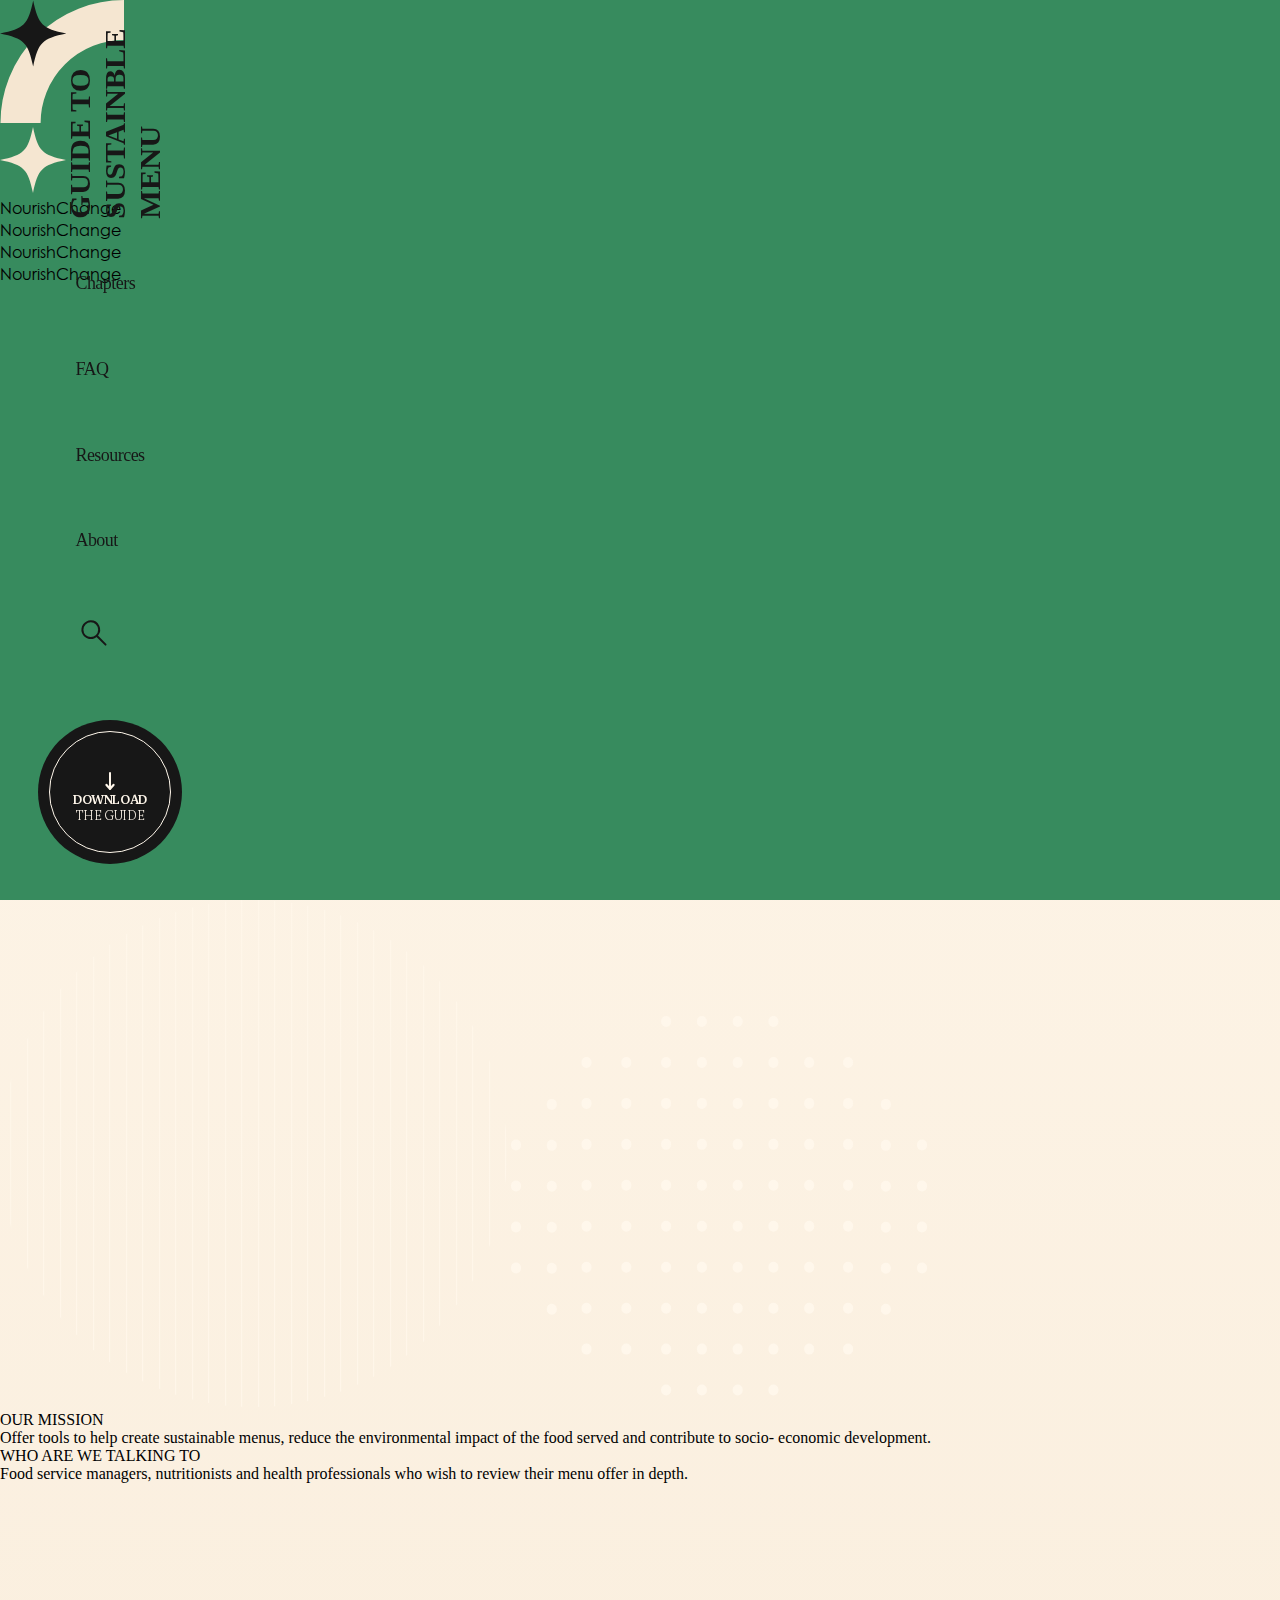
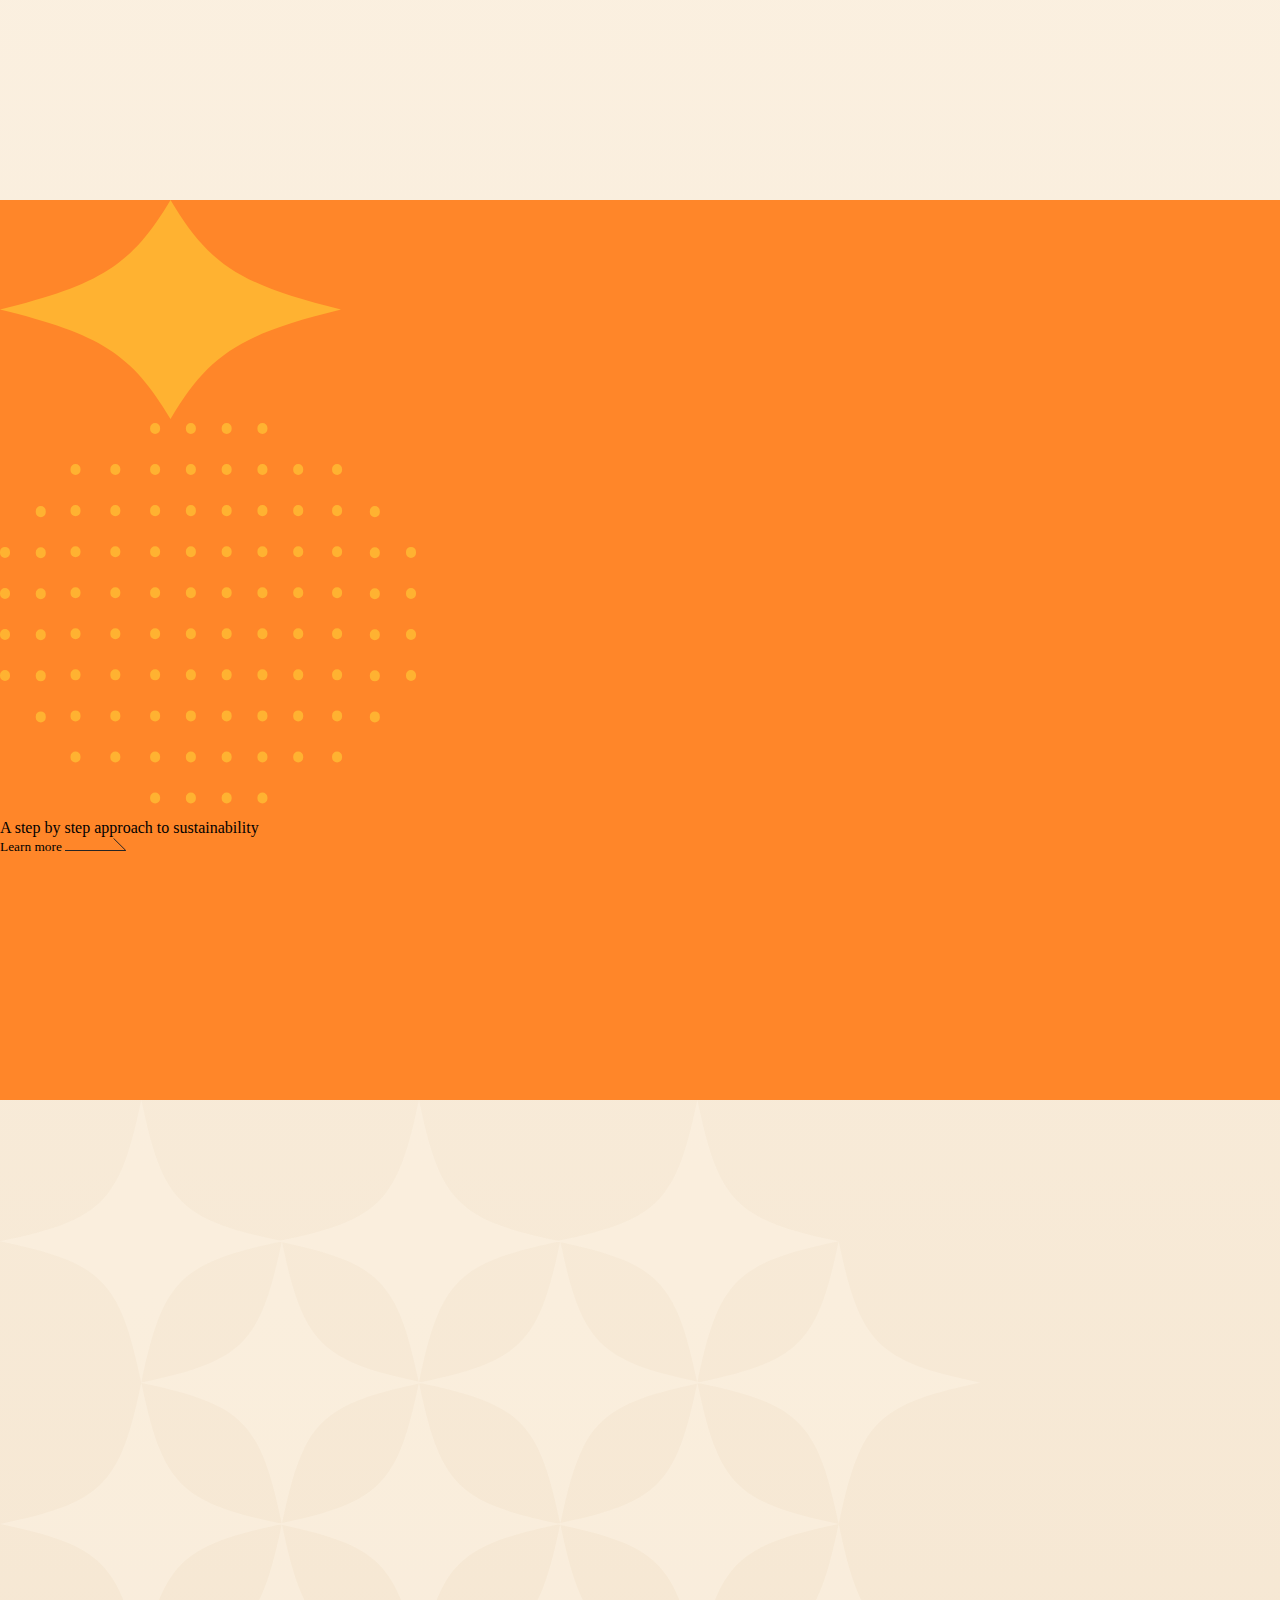
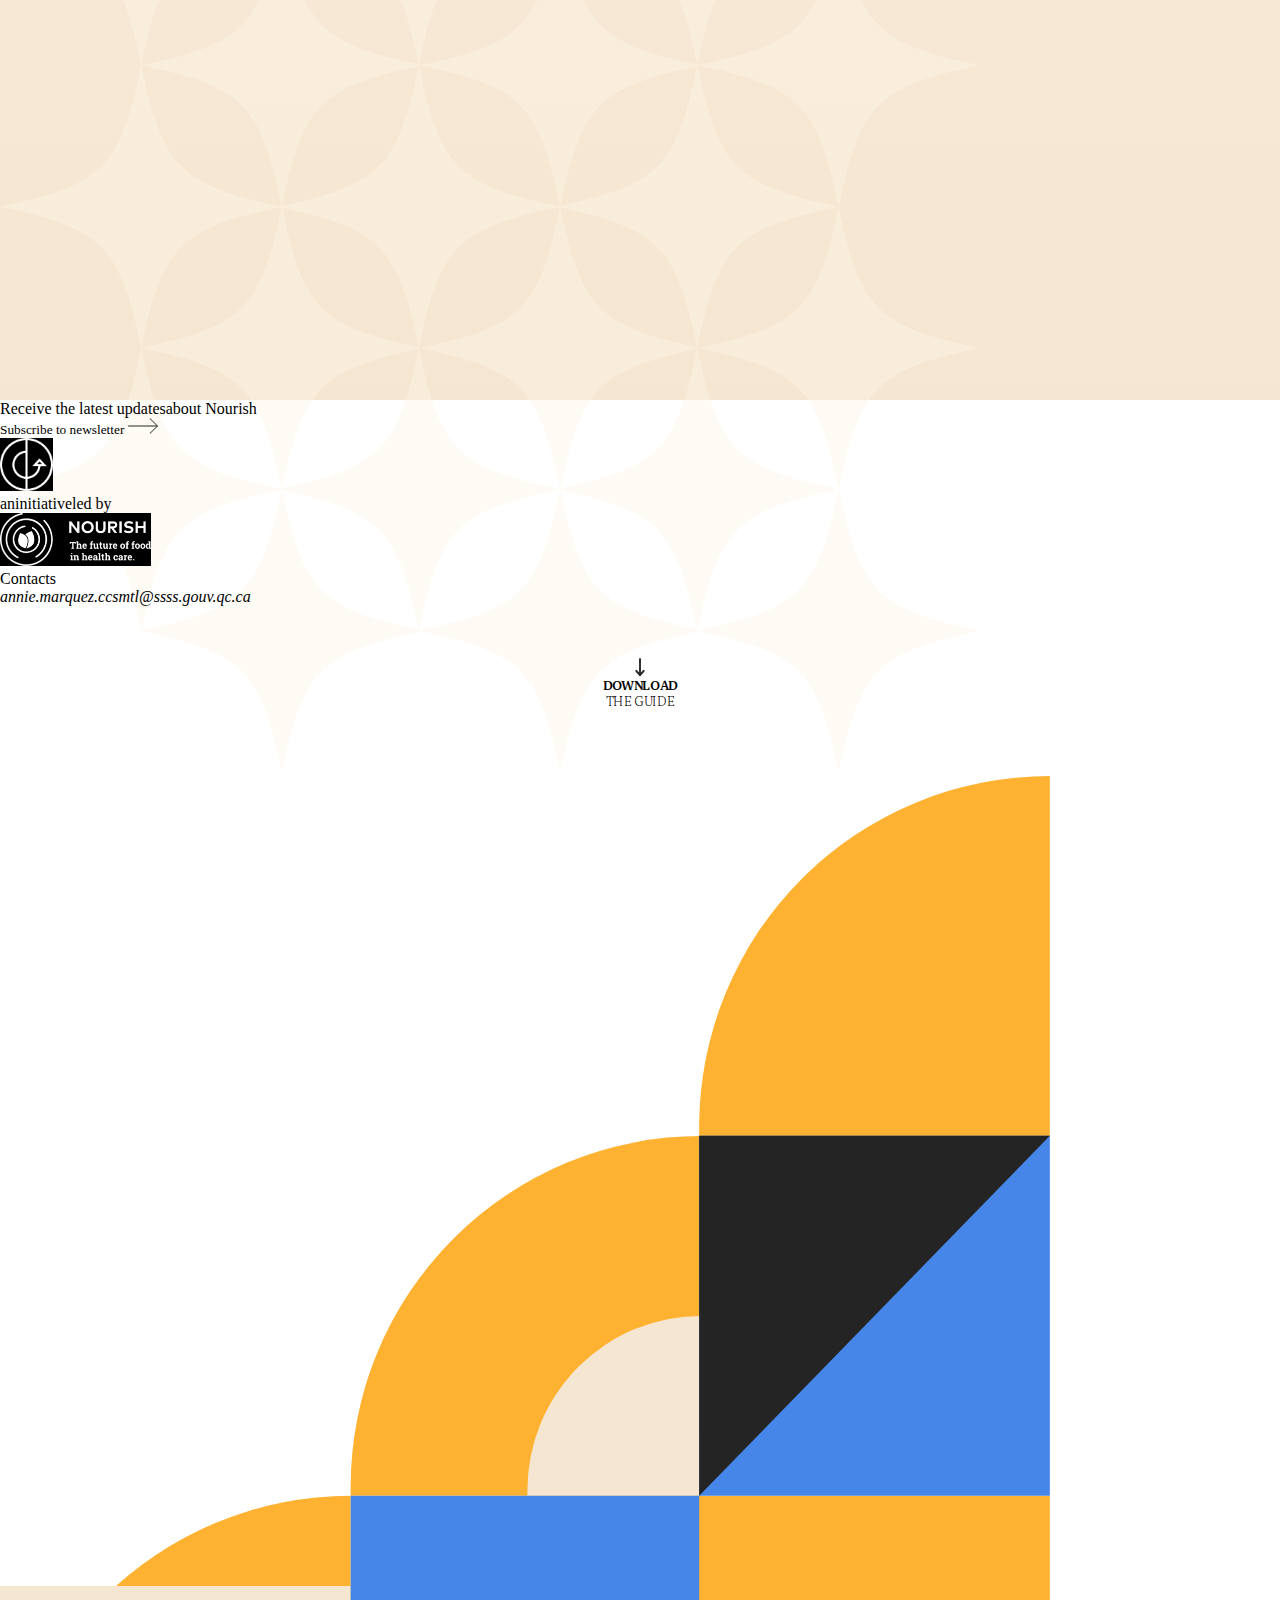
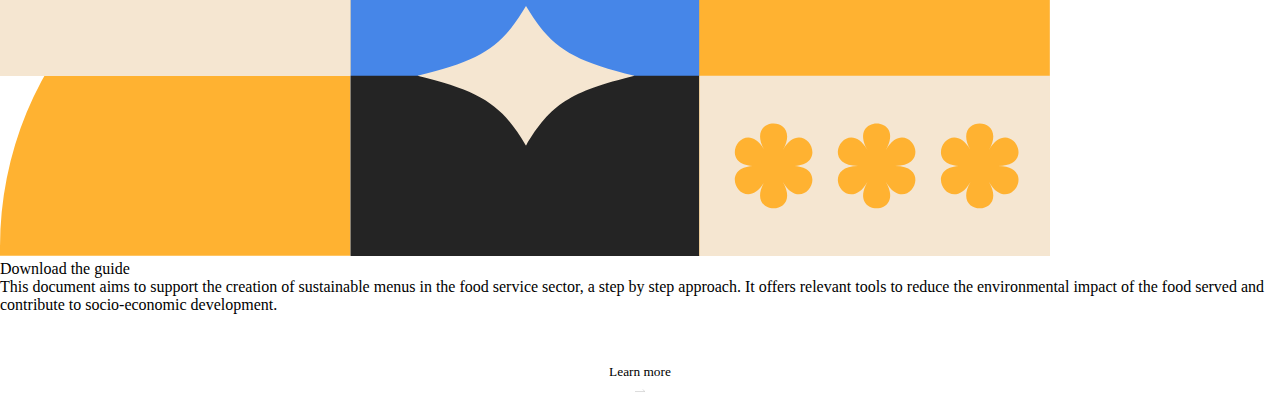
==== index.html @ 3233bbc3 "230302.PM01:53" ====
<!DOCTYPE html>
<html lang="ko">
<head>
    <meta charset="UTF-8">
    <meta name="viewport" content="width=device-width, initial-scale=1, minimum-scale=1, maximum-scale=1">
    <title>GUIDE-SITE</title>
    <script src="https://code.jquery.com/jquery-3.6.1.js" integrity="sha256-3zlB5s2uwoUzrXK3BT7AX3FyvojsraNFxCc2vC/7pNI=" crossorigin="anonymous"></script>
    <link href="https://api.fontshare.com/v2/css?f[]=bespoke-serif@400,1,700,800,401,300,500,501,2,701,801,301&display=swap" rel="stylesheet"> 
    <link rel="stylesheet" href="./css/reset.css"> 
    <link rel="stylesheet" href="./css/centuty-gothic.css">
    <link rel="stylesheet" href="./css/bespoke-serif.css">
    <link rel="stylesheet" href="./css/fonts.css">
    <link rel="stylesheet" href="./css/index.css">
</head>
<body>
    <nav>
        <h1 class="logo"><span>GUIDE TO</span><span>SUSTAINBLE</span><span>MENU</span></h1>
        <ul>
            <li><a href="#">Chapters</a></li>
            <li><a href="#">FAQ</a></li>
            <li><a href="#">Resources</a></li>
            <li><a href="#">About</a></li>
            <li><button><img src="./img/searchtool.svg" alt="검색 아이콘"></button></li>
        </ul>
        <figure class="ndldBtn dldBtn">
            <button>
                <img src="./img/whitedownloadarrow.svg" alt="downloadarrow">
                <span class="dld">DOWNLOAD<span class="fweight">THE GUIDE</span></span>
            </button>
        </figure>
    </nav>
    <div class="wrap">
        <div class="con01">
            <img src="./img/graphicelement.svg" alt="graphic element">
            <div class="bgGrph">
                <div class="orangeCircle"></div>
                <div class="orangeLine"></div>
                <img src="./img/diamond.svg" alt="diamond">
            </div>
            <div class="textmove">
                <p><span>Nourish</span><span>Change</span></p>
                <p><span>Nourish</span><span>Change</span></p>
                <p><span>Nourish</span><span>Change</span></p>
                <p><span>Nourish</span><span>Change</span></p>
            </div>
        </div>
        <div class="con02">
            <div class="bgGrph">
                <img src="./img/linecircle.svg" alt="linecircle">
                <img src="./img/dotcircle.svg" alt="dotcircle">
            </div>
            <div class="pr01 pr">
                <h3>OUR MISSION</h3>
                <p>Offer tools to help create
                    sustainable menus, 
                    reduce the environmental
                    impact of the food served 
                    and contribute to socio-
                    economic development.</p>
            </div>
            <div class="pr02 pr">
                <h3>WHO ARE
                    WE TALKING TO</h3>
                <p>Food service managers,
                    nutritionists and health
                    professionals who wish to
                     review their menu offer in
                    depth.</p>
            </div>
        </div>
        <div class="con03">
           <div class="bgGrph">
               <img src="./img/orangediamond.svg" alt="diamond">
               <div class="blueCircle"></div>
               <img src="./img/orangedotcircle.svg" alt="">
           </div>
           <div class="lrnBtn btn">
               <p>A step by step
                   approach to
                   sustainability</p>
               <button>Learn more <img src="./img/learnarrow.svg" alt="arrow"></button>
           </div>
        </div>
        <div class="con04">
           <div class="bgGrph">
               <img src="./img/diamondgrup.svg" alt="diamond grup">
               <img src="./img/lastvector.svg" alt="graphic element">
           </div>
           <div class="dldBtn btn">
               <h2>Download the guide</h2>
               <p>This document aims to support the creation of sustainable menus in the food service sector, a step by step approach. It offers relevant tools to reduce the environmental impact of the food served and contribute to socio-economic development.</p>
               <button>Learn more <img src="./img/learnarrow.svg" alt="arrow"></button>
           </div>
        </div>   
    </div>
    <footer>
        <div class="udt">
            <p><span>Receive the latest updates</span><span>about Nourish</span></p>
            <button>
                <span>Subscribe to newsletter</span>
                <img src="./img/footerarrow.svg" alt="Subscribe newsletter arrow">
            </button>
        </div>
        <div class="fIcons">
            <a href="#">
                <img src="./img/initiativeicon.png" alt="initiativeicon icon">
                <p><span>an</span><span>initiative</span><span>led by</span></p>
            </a>
            <a href="#"><img src="./img/footerLogo.png" alt="footer logo"></a>
            <div class="contact">
                <h4>Contacts</h4>
                <address>
                    <a href="annie.marquez.ccsmtl@ssss.gouv.qc.ca">annie.marquez.ccsmtl@ssss.gouv.qc.ca</a>
                </address>
            </div>
        </div>
        <div class="fdldBtn dldBtn">
            <button>
                <img src="./img/downloadarrow.svg" alt="downloadarrow">
                <span class="dld">DOWNLOAD<span class="fweight">THE GUIDE</span></span>
            </button>
        </div>
    </footer>
</body>
</html>
---- css/centuty-gothic.css ----
/*! Generated by Font Squirrel (https://www.fontsquirrel.com) on March 1, 2023 */
@font-face {
    font-family: 'century_gothic';
    src: url('../fonts/CenturyGothic-webfont.woff2') format('woff2'),
         url('../fonts/CenturyGothic-webfont.woff') format('woff');
    font-weight: normal;
    font-style: normal;

}
---- css/bespoke-serif.css ----
/**
 * @license
 *
 * Font Family: Bespoke Serif
 * Designed by: Jeremie Hornus, Theo Guillard, Morgane Pambrun, Alisa Nowak, Joachim Vu
 * URL: https://www.fontshare.com/fonts/bespoke-serif
 * © 2023 Indian Type Foundry
 *
 * Font Styles:
 * Bespoke Serif Variable(Variable font)
 * Bespoke Serif Variable Italic(Variable font)
 * Bespoke Serif Light
 * Bespoke Serif Light Italic
 * Bespoke Serif Regular
 * Bespoke Serif Italic
 * Bespoke Serif Medium
 * Bespoke Serif Medium Italic
 * Bespoke Serif Bold
 * Bespoke Serif Bold Italic
 * Bespoke Serif Extrabold         
 * Bespoke Serif Extrabold Italic
 *
*/


/**
* This is a variable font
* You can controll variable axes as shown below:
* font-variation-settings: 'wght' 300.0 'wght' 800.0;
*
* available axes:

* 'wght' (range from 300.0 to 800.0)

* 'wght' (range from 300.0 to 800.0)

*/

@font-face {
  font-family: 'BespokeSerif-Variable';
  src: url('../fonts/BespokeSerif-Variable.woff2') format('woff2'),
       url('../fonts/BespokeSerif-Variable.woff') format('woff'),
       url('../fonts/BespokeSerif-Variable.ttf') format('truetype');
       font-weight: 300 800;
       font-display: swap;
       font-style: normal;
}


/**
* This is a variable font
* You can controll variable axes as shown below:
* font-variation-settings: 'wght' 300.0 'wght' 800.0;
*
* available axes:

* 'wght' (range from 300.0 to 800.0)

* 'wght' (range from 300.0 to 800.0)

*/

@font-face {
  font-family: 'BespokeSerif-VariableItalic';
  src: url('../fonts/BespokeSerif-VariableItalic.woff2') format('woff2'),
       url('../fonts/BespokeSerif-VariableItalic.woff') format('woff'),
       url('../fonts/BespokeSerif-VariableItalic.ttf') format('truetype');
       font-weight: 300 800;
       font-display: swap;
       font-style: italic;
}


@font-face {
  font-family: 'BespokeSerif-Light';
  src: url('../fonts/BespokeSerif-Light.woff2') format('woff2'),
       url('../fonts/BespokeSerif-Light.woff') format('woff'),
       url('../fonts/BespokeSerif-Light.ttf') format('truetype');
       font-weight: 300;
       font-display: swap;
       font-style: normal;
}


@font-face {
  font-family: 'BespokeSerif-LightItalic';
  src: url('../fonts/BespokeSerif-LightItalic.woff2') format('woff2'),
       url('../fonts/BespokeSerif-LightItalic.woff') format('woff'),
       url('../fonts/BespokeSerif-LightItalic.ttf') format('truetype');
       font-weight: 300;
       font-display: swap;
       font-style: italic;
}


@font-face {
  font-family: 'BespokeSerif-Regular';
  src: url('../fonts/BespokeSerif-Regular.woff2') format('woff2'),
       url('../fonts/BespokeSerif-Regular.woff') format('woff'),
       url('../fonts/BespokeSerif-Regular.ttf') format('truetype');
       font-weight: 400;
       font-display: swap;
       font-style: normal;
}


@font-face {
  font-family: 'BespokeSerif-Italic';
  src: url('../fonts/BespokeSerif-Italic.woff2') format('woff2'),
       url('../fonts/BespokeSerif-Italic.woff') format('woff'),
       url('../fonts/BespokeSerif-Italic.ttf') format('truetype');
       font-weight: 400;
       font-display: swap;
       font-style: italic;
}


@font-face {
  font-family: 'BespokeSerif-Medium';
  src: url('../fonts/BespokeSerif-Medium.woff2') format('woff2'),
       url('../fonts/BespokeSerif-Medium.woff') format('woff'),
       url('../fonts/BespokeSerif-Medium.ttf') format('truetype');
       font-weight: 500;
       font-display: swap;
       font-style: normal;
}


@font-face {
  font-family: 'BespokeSerif-MediumItalic';
  src: url('../fonts/BespokeSerif-MediumItalic.woff2') format('woff2'),
       url('../fonts/BespokeSerif-MediumItalic.woff') format('woff'),
       url('../fonts/BespokeSerif-MediumItalic.ttf') format('truetype');
       font-weight: 500;
       font-display: swap;
       font-style: italic;
}


@font-face {
  font-family: 'BespokeSerif-Bold';
  src: url('../fonts/BespokeSerif-Bold.woff2') format('woff2'),
       url('../fonts/BespokeSerif-Bold.woff') format('woff'),
       url('../fonts/BespokeSerif-Bold.ttf') format('truetype');
       font-weight: 700;
       font-display: swap;
       font-style: normal;
}


@font-face {
  font-family: 'BespokeSerif-BoldItalic';
  src: url('../fonts/BespokeSerif-BoldItalic.woff2') format('woff2'),
       url('../fonts/BespokeSerif-BoldItalic.woff') format('woff'),
       url('../fonts/BespokeSerif-BoldItalic.ttf') format('truetype');
       font-weight: 700;
       font-display: swap;
       font-style: italic;
}


@font-face {
  font-family: 'BespokeSerif-Extrabold';
  src: url('../fonts/BespokeSerif-Extrabold.woff2') format('woff2'),
       url('../fonts/BespokeSerif-Extrabold.woff') format('woff'),
       url('../fonts/BespokeSerif-Extrabold.ttf') format('truetype');
       font-weight: 800;
       font-display: swap;
       font-style: normal;
}


@font-face {
  font-family: 'BespokeSerif-ExtraboldItalic';
  src: url('../fonts/BespokeSerif-ExtraboldItalic.woff2') format('woff2'),
       url('../fonts/BespokeSerif-ExtraboldItalic.woff') format('woff'),
       url('../fonts/BespokeSerif-ExtraboldItalic.ttf') format('truetype');
       font-weight: 800;
       font-display: swap;
       font-style: italic;
}
---- css/fonts.css ----
/* font */
html {
    font-size: 16px;
}
.dld {
    font-family: 'BespokeSerif-Medium';
}
.dld .fweight {
    font-family: 'BespokeSerif-Light';
}

nav {
    font-family: 'Bahnschrift';
}

.textmove p {
    font-family: 'century_gothic', sans-serif;
}
.con3 .lrnBtn {
    font-family: 'century_gothic', sans-serif;
}

.con02 .pr>h3 {
    font-family: 'OTOmniGothicH';
}

.con02 .pr>p {
    font-family: 'OTOmniGothicL';
}
.btn button{
    font-family: 'OTOmniGothicL';
}
address a {
    font-family: 'OTOmniGothicL';
}

.udt p {
    font-family: 'OTOmniGothicB';
}
.contact h4 {
    font-family: 'OTOmniGothicB';
}

.udt>button>span {
    font-family: 'OTOmniGothicM';
}
---- css/index.css ----
.wrap {
    background-image: linear-gradient(to bottom, #fff7eb, #f5e6d1);
}
.wrap>div {
    width: 100%;
    height:100vh;
}
.con01 {
    background: #378b5e;
}
.con03 {
    background-color: #ff8629;
}
nav {
    position: fixed;
    width: 220px;
    height: 100vh;
    display: flex;
    flex-direction: column;
    justify-content: center;
    align-items: center;
}
nav h1 {
    display: flex;
    flex-direction: column;
    justify-content: center;
   transform: rotate(-90deg) translateY(5px);
    height: 175px;
    font-size: 1.9rem;
    font-weight: 600;
    color: #171717;
    width: fit-content;
}
nav ul>li {
    margin:60px auto;
    font-size: 18px;
    line-height: 1.44;
    letter-spacing: -0.54px;
    color: #171717;
}
.dldBtn button {
    display: flex;
    flex-direction: column;
    justify-content: center;
    align-items: center;
    margin: 50px auto;
}
.dldBtn img {
    width: 10.9px;
    height: 21.4px;
}
.dldBtn button>span {
    display: flex;
    flex-direction: column;
    justify-content: center;
    align-items: center;
    font-size: 13px;
    font-weight: 500;
    line-height: 1.23;
    letter-spacing: -0.39px;
}
.brGrph {
    pointer-events: none;
}
.ndldBtn {
    background: #171717;
    width: 144px;
    height: 144px;
    border-radius: 50%;
    outline:#fff7eb solid 1px;
    outline-offset: -12px;
}
.ndldBtn span {
    color: #fff7eb;
}
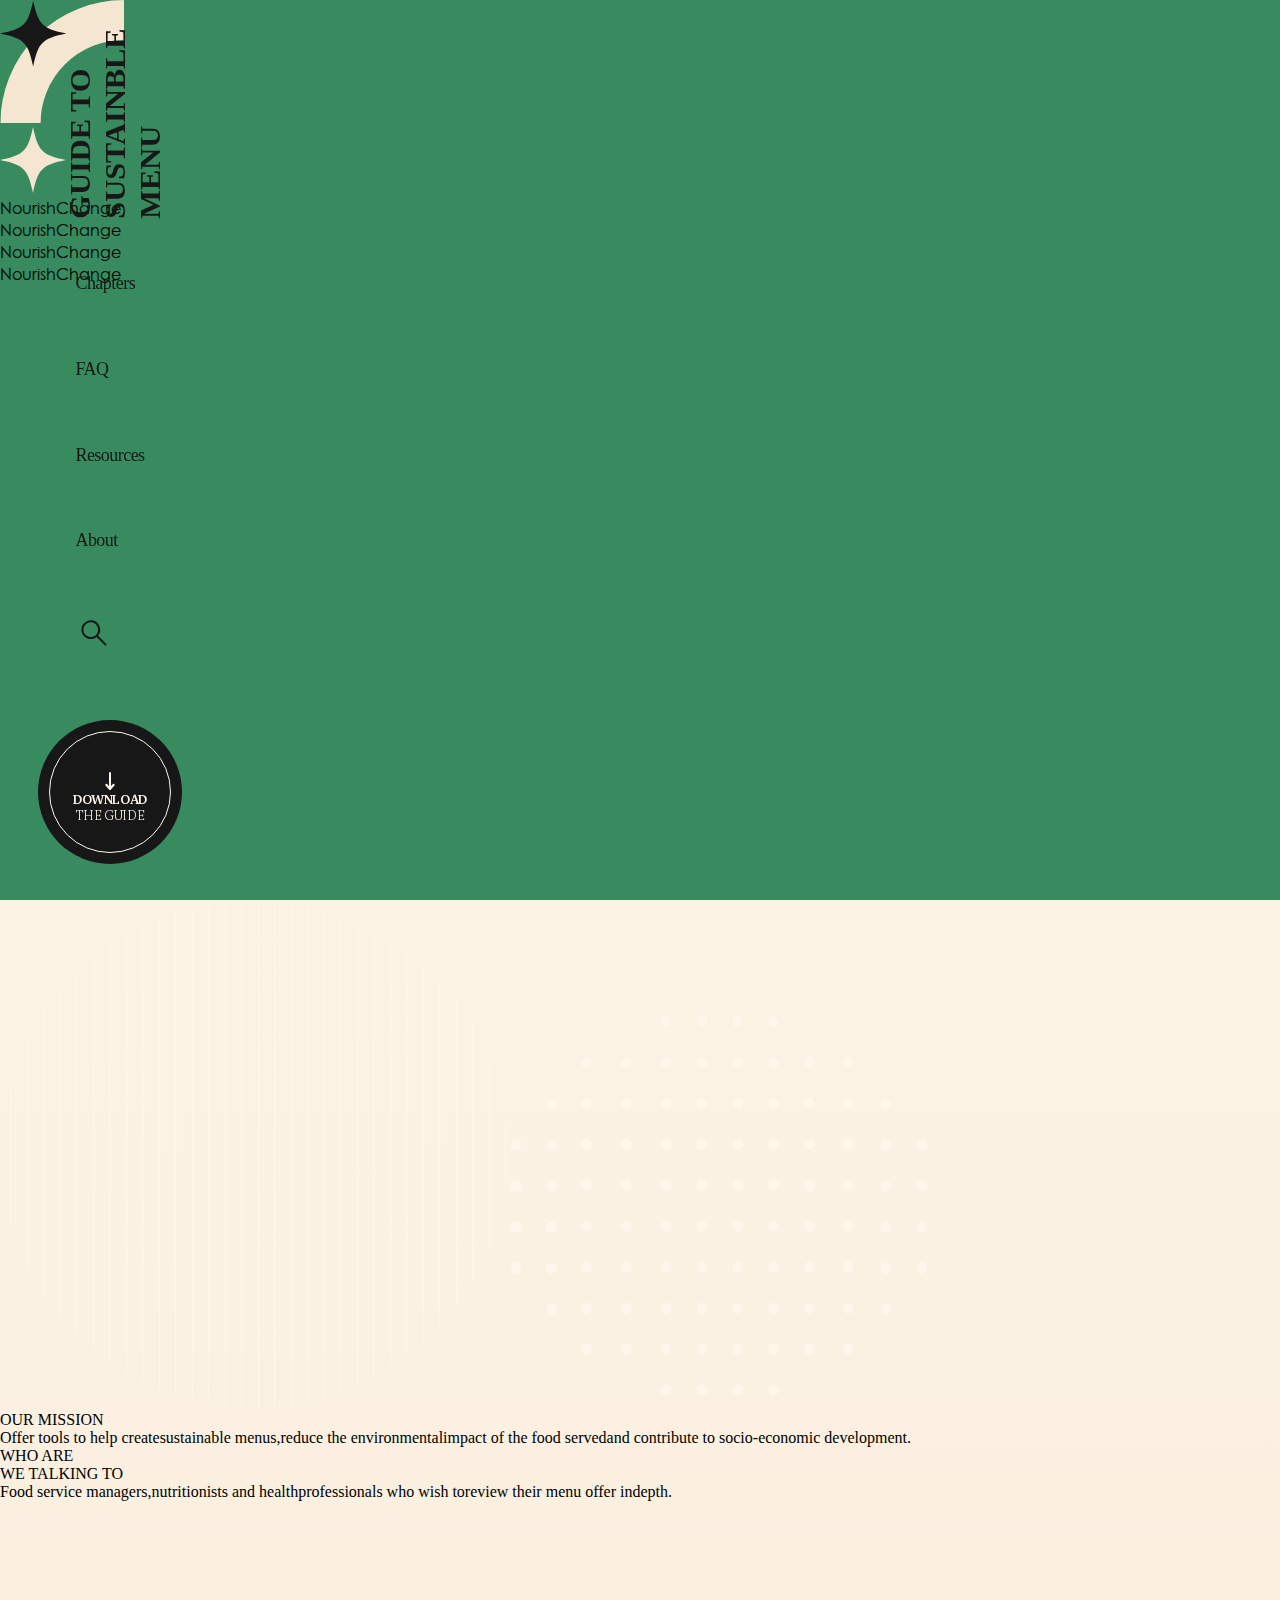
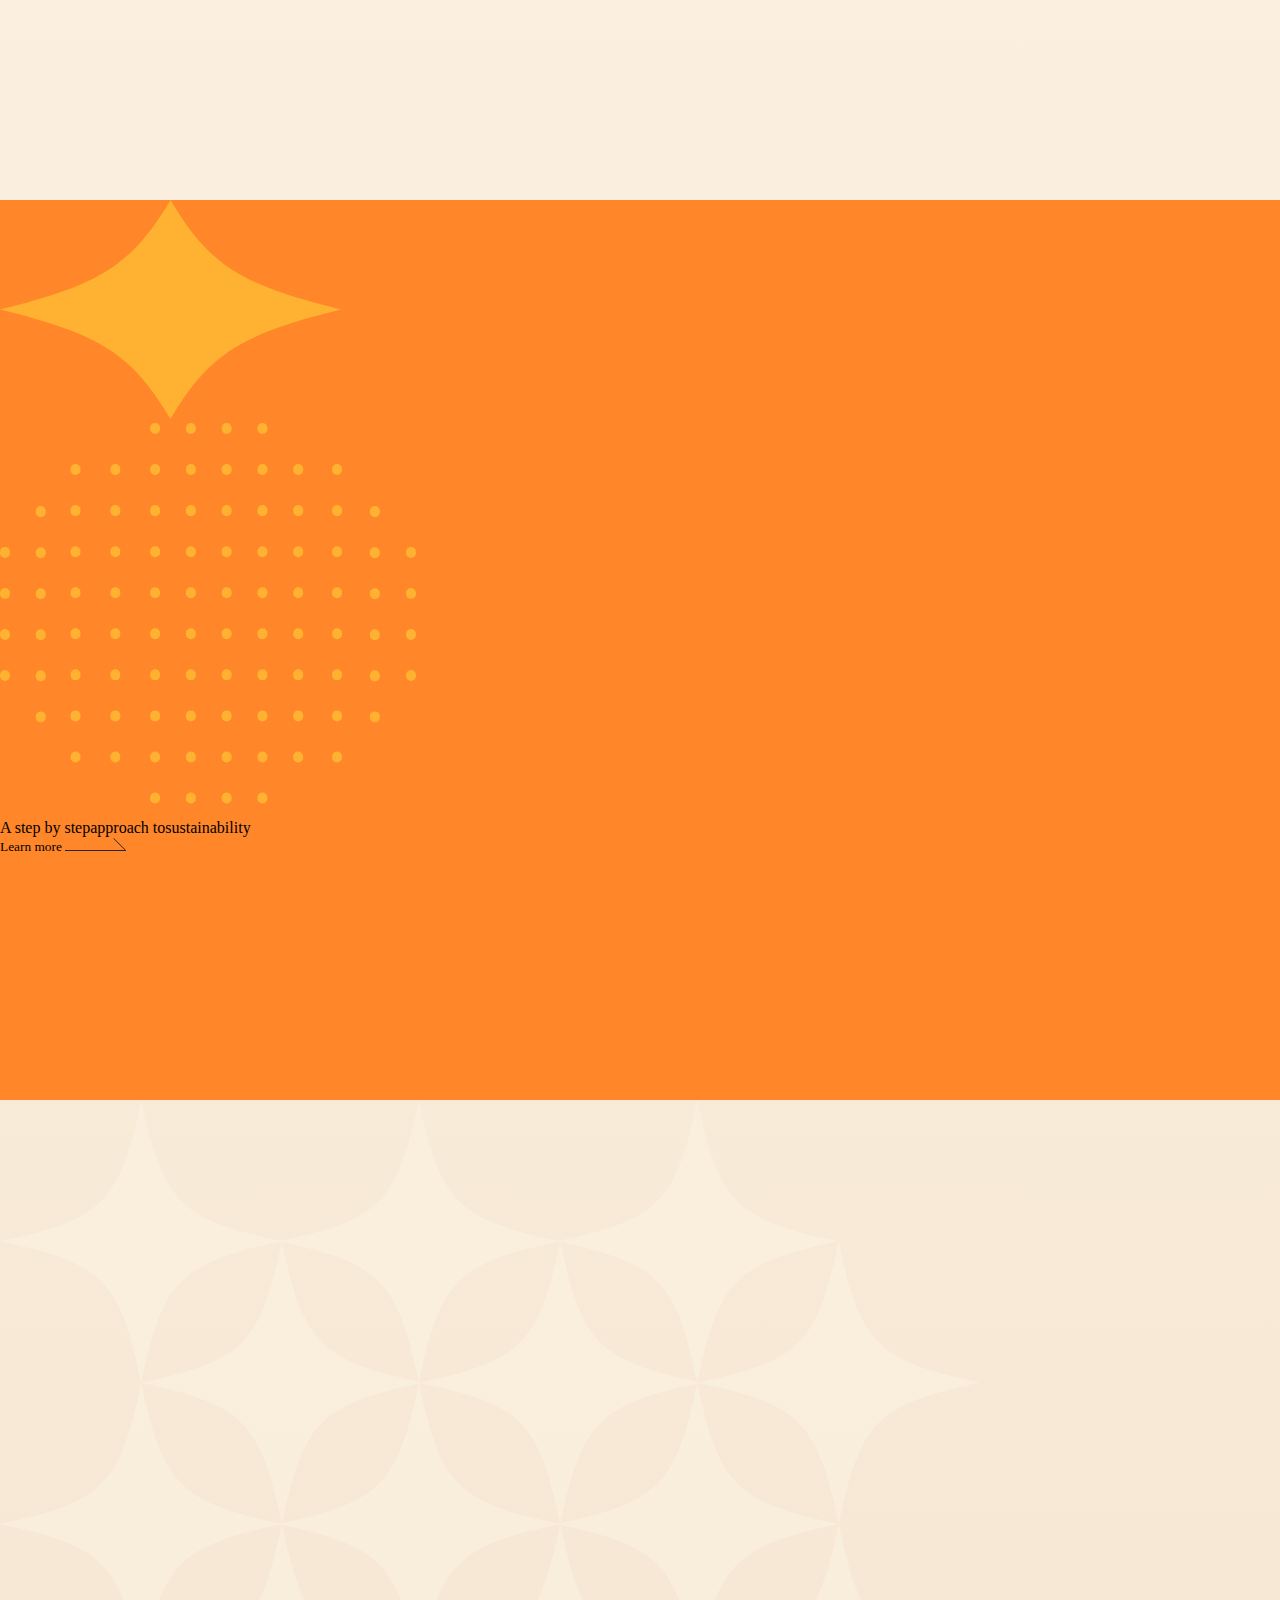
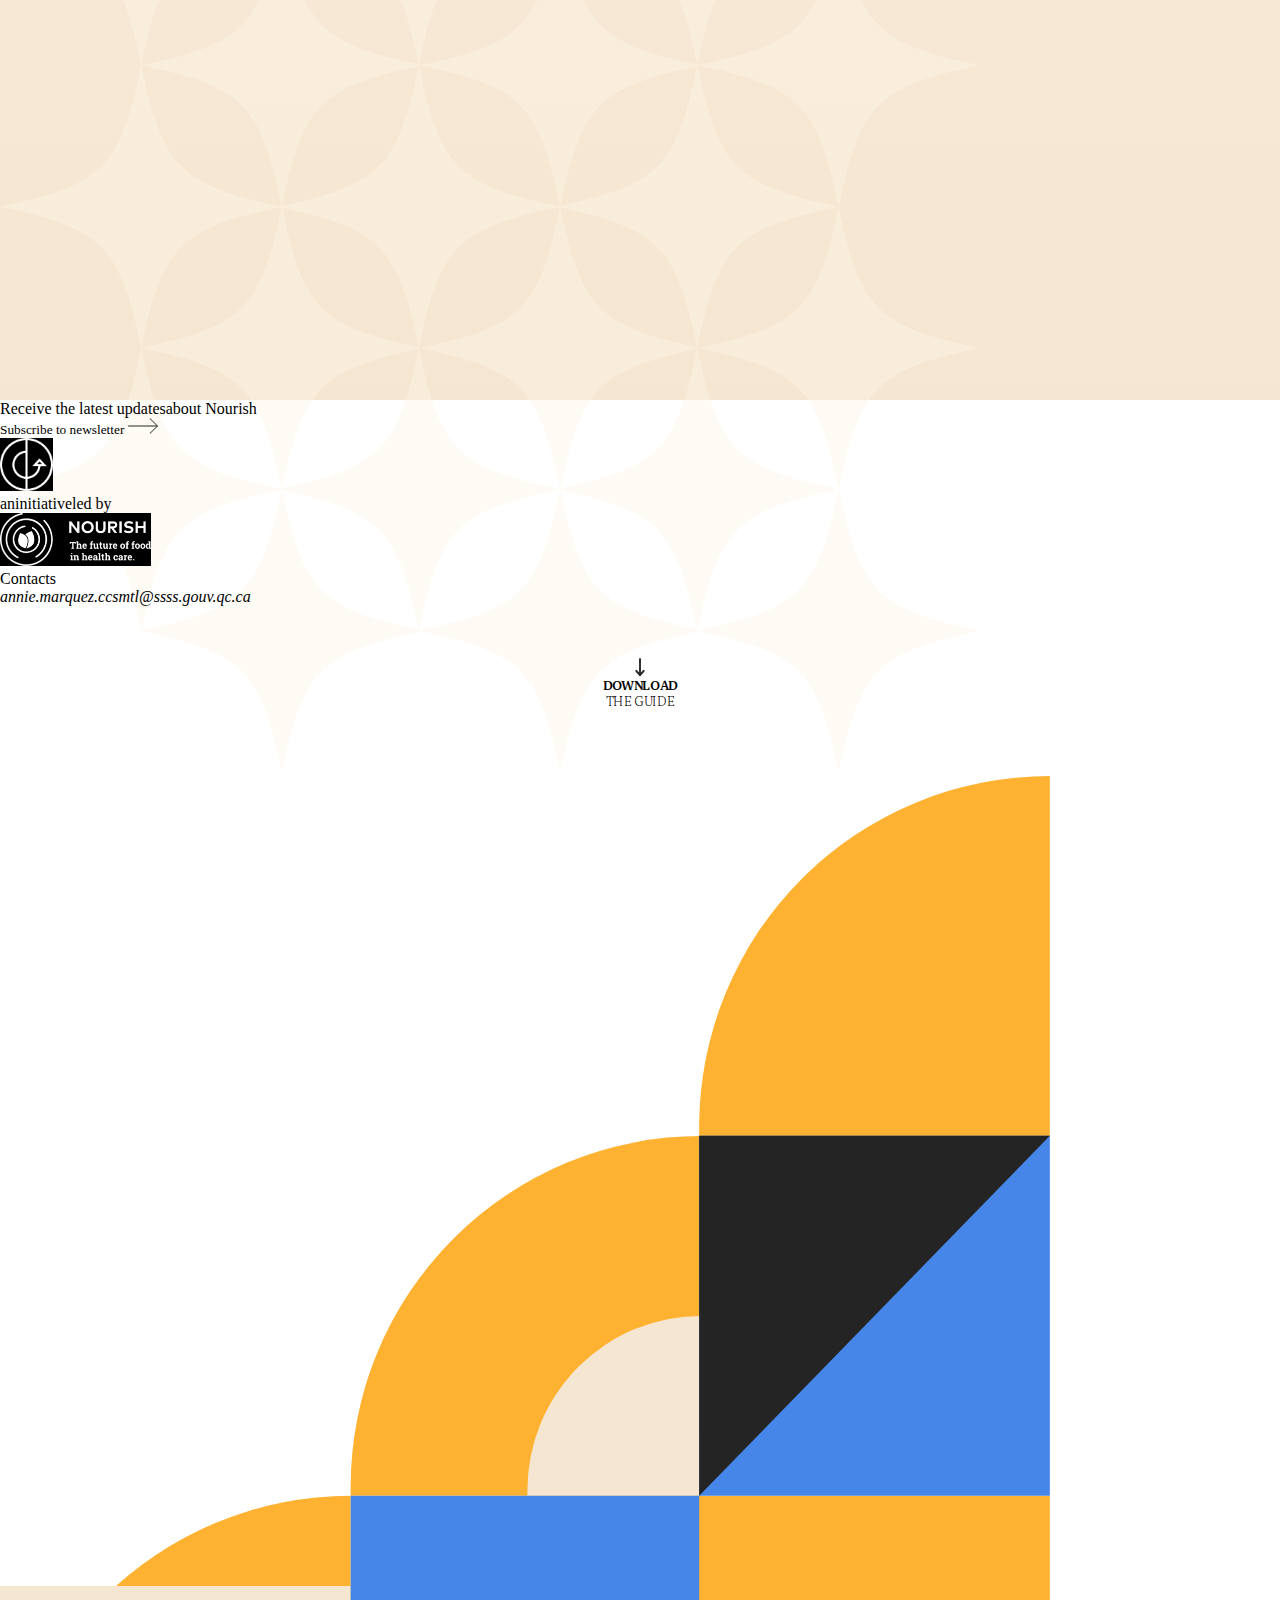
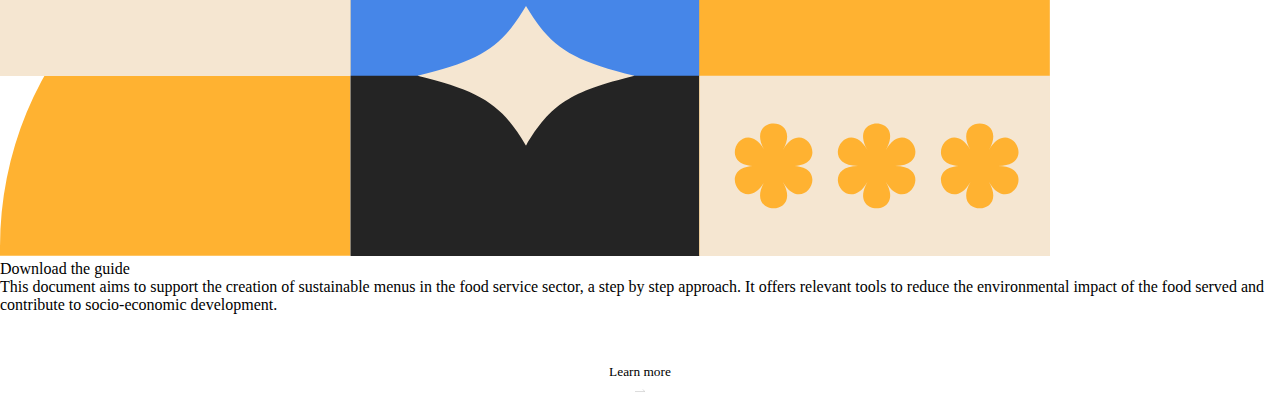
==== commit efa327de: "230302.PM03:17" ====
--- a/index.html
+++ b/index.html
@@ -51,21 +51,12 @@
             </div>
             <div class="pr01 pr">
                 <h3>OUR MISSION</h3>
-                <p>Offer tools to help create
-                    sustainable menus, 
-                    reduce the environmental
-                    impact of the food served 
-                    and contribute to socio-
-                    economic development.</p>
+                <p><span>Offer tools to help create</span><span>sustainable menus,</span><span>reduce the environmental</span><span>impact of the food served</span><span>and contribute to socio-</span><span>economic development.</span>
+                </p>
             </div>
             <div class="pr02 pr">
-                <h3>WHO ARE
-                    WE TALKING TO</h3>
-                <p>Food service managers,
-                    nutritionists and health
-                    professionals who wish to
-                     review their menu offer in
-                    depth.</p>
+                <h3>WHO ARE</br>WE TALKING TO</h3>
+                <p><span>Food service managers,</span><span>nutritionists and health</span><span>professionals who wish to</span><span>review their menu offer in</span><span>depth.</span></p>
             </div>
         </div>
         <div class="con03">
@@ -75,9 +66,7 @@
                <img src="./img/orangedotcircle.svg" alt="">
            </div>
            <div class="lrnBtn btn">
-               <p>A step by step
-                   approach to
-                   sustainability</p>
+               <p><span>A step by step</span><span>approach to</span><span>sustainability</span></p>
                <button>Learn more <img src="./img/learnarrow.svg" alt="arrow"></button>
            </div>
         </div>
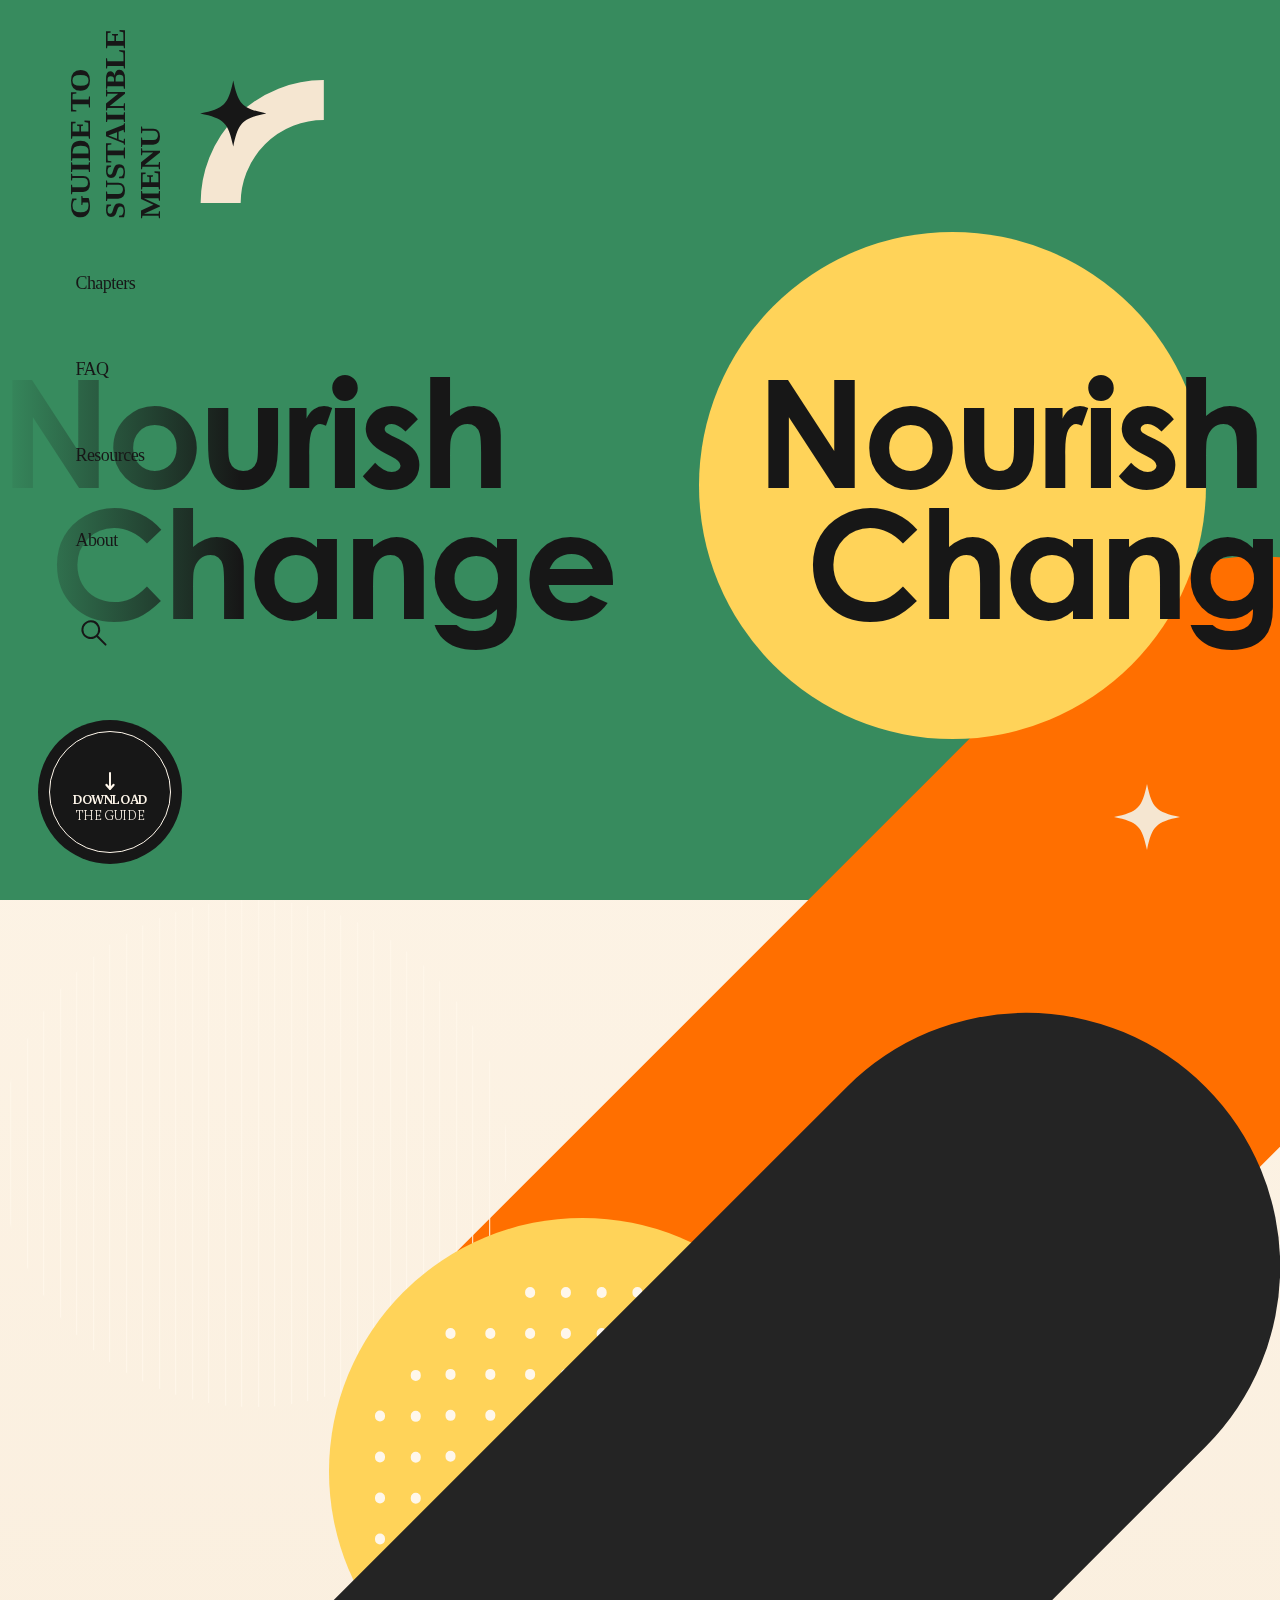
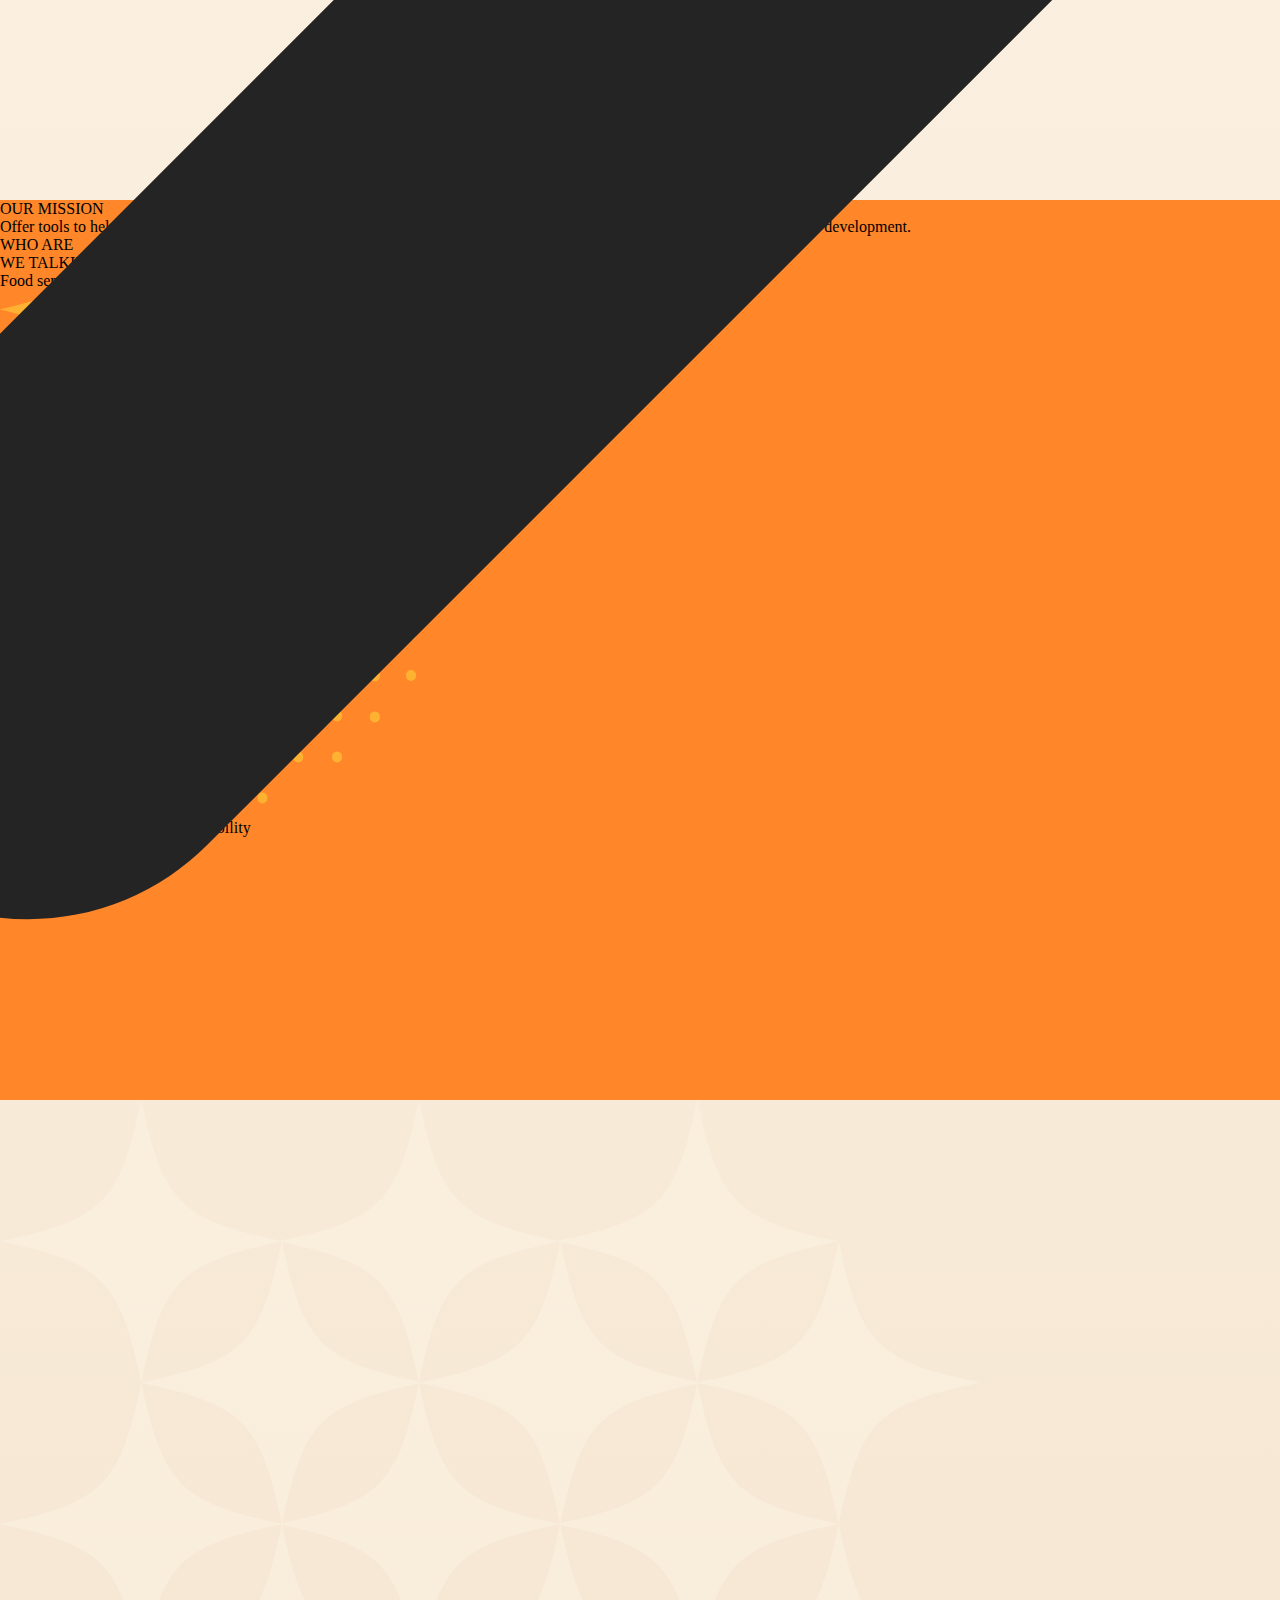
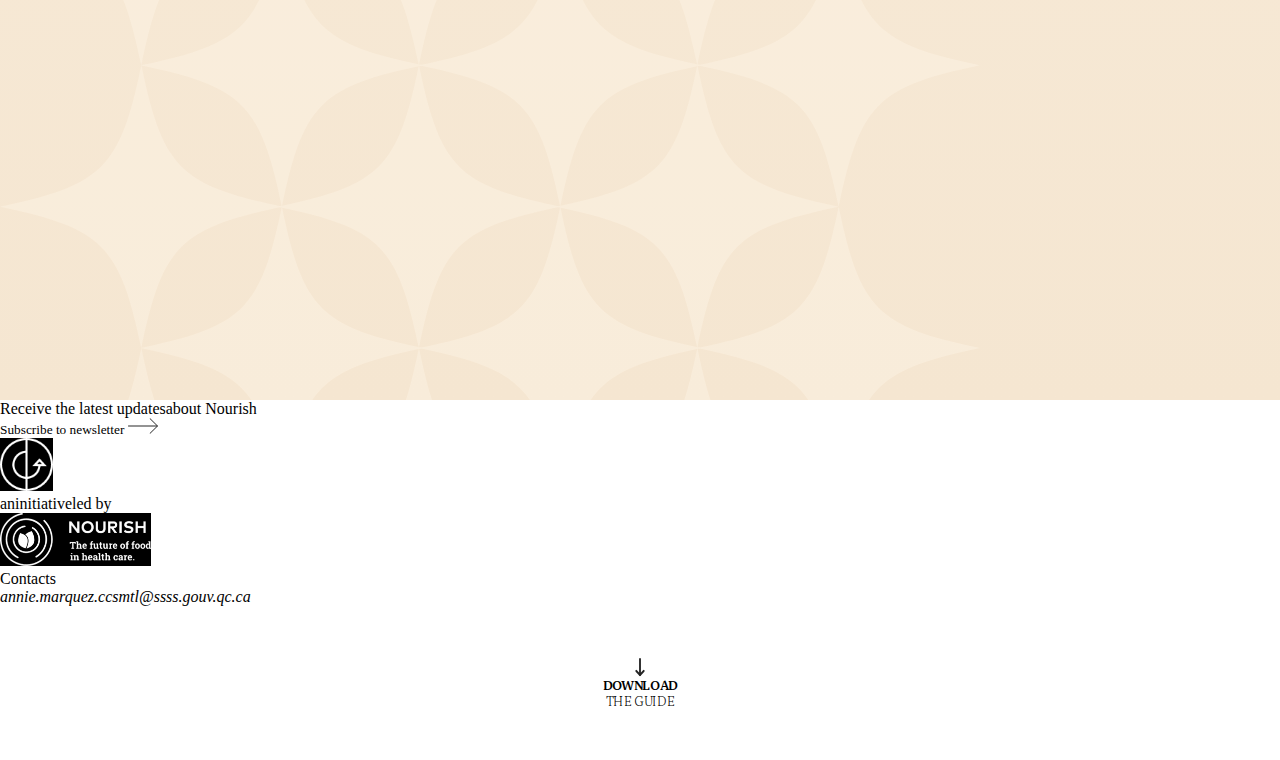
==== commit f782949c: "230302.PM07:28" ====
--- a/index.html
+++ b/index.html
@@ -8,9 +8,11 @@
     <link href="https://api.fontshare.com/v2/css?f[]=bespoke-serif@400,1,700,800,401,300,500,501,2,701,801,301&display=swap" rel="stylesheet"> 
     <link rel="stylesheet" href="./css/reset.css"> 
     <link rel="stylesheet" href="./css/centuty-gothic.css">
+    <link rel="stylesheet" href="./css/century-gothicBold.css">
     <link rel="stylesheet" href="./css/bespoke-serif.css">
     <link rel="stylesheet" href="./css/fonts.css">
     <link rel="stylesheet" href="./css/index.css">
+    <script src="./js/index.js"></script>
 </head>
 <body>
     <nav>
@@ -31,23 +33,28 @@
     </nav>
     <div class="wrap">
         <div class="con01">
-            <img src="./img/graphicelement.svg" alt="graphic element">
             <div class="bgGrph">
+                <img src="./img/graphicelement.svg" alt="graphic element">
                 <div class="orangeCircle"></div>
                 <div class="orangeLine"></div>
                 <img src="./img/diamond.svg" alt="diamond">
             </div>
-            <div class="textmove">
-                <p><span>Nourish</span><span>Change</span></p>
-                <p><span>Nourish</span><span>Change</span></p>
-                <p><span>Nourish</span><span>Change</span></p>
-                <p><span>Nourish</span><span>Change</span></p>
+            <div class="gradientMask"></div>
+            <div class="textWrap">
+                <div class="textmove">
+                    <p><span>Nourish</span><span>Change</span></p>
+                    <p><span>Nourish</span><span>Change</span></p>
+                    <p><span>Nourish</span><span>Change</span></p>
+                    <p><span>Nourish</span><span>Change</span></p>
+                    <p><span>Nourish</span><span>Change</span></p>
+                </div>
             </div>
         </div>
         <div class="con02">
             <div class="bgGrph">
+                <div class="orangeCircle"></div>
                 <img src="./img/linecircle.svg" alt="linecircle">
-                <img src="./img/dotcircle.svg" alt="dotcircle">
+                <div class="blackLine"></div>
             </div>
             <div class="pr01 pr">
                 <h3>OUR MISSION</h3>
--- a/css/century-gothicBold.css
+++ b/css/century-gothicBold.css
@@ -0,0 +1,12 @@
+/*! Generated by Font Squirrel (https://www.fontsquirrel.com) on March 2, 2023 */
+
+
+
+@font-face {
+    font-family: 'century_gothicbold';
+    src: url('../fonts/century_gothic_bold-webfont.woff2') format('woff2'),
+         url('../fonts/century_gothic_bold-webfont.woff') format('woff');
+    font-weight: normal;
+    font-style: normal;
+
+}--- a/css/fonts.css
+++ b/css/fonts.css
@@ -15,7 +15,7 @@
 }
 
 .textmove p {
-    font-family: 'century_gothic', sans-serif;
+    font-family: 'century_gothicbold', sans-serif;
 }
 .con3 .lrnBtn {
     font-family: 'century_gothic', sans-serif;
--- a/css/index.css
+++ b/css/index.css
@@ -1,5 +1,6 @@
 .wrap {
     background-image: linear-gradient(to bottom, #fff7eb, #f5e6d1);
+    overflow: hidden;
 }
 .wrap>div {
     width: 100%;
@@ -13,6 +14,7 @@
 }
 nav {
     position: fixed;
+    z-index: 5;
     width: 220px;
     height: 100vh;
     display: flex;
@@ -73,3 +75,111 @@
 .ndldBtn span {
     color: #fff7eb;
 }
+.con01>.bgGrph {
+    position: relative;
+    width: 100%;
+    height: 100%;
+}
+.con01>.bgGrph>img:nth-of-type(1) {
+    width: 123.5px;
+    height: 122.7px;
+    position:absolute;
+    top: 80px;
+    left:200px;
+}
+.con01>.bgGrph>img:nth-of-type(2) {
+    width: 66.1px;
+    height: 66.1px;
+    position:absolute;
+    bottom: 50px;
+    right:100px;
+}
+.con01 .orangeCircle {
+    width: 507px;
+    height: 507px;
+    border-radius: 50%;
+    background-color: #ffd359;
+    position: absolute;
+    bottom: 161px;
+    right:74px;
+    z-index: 2;
+}
+.con01 .orangeLine {
+    width: 1449px;
+    height: 508px;
+    border-radius: 254px;
+    background-color: #ff6f00;
+    position: absolute;
+    top: 889px;
+    left: 200px;
+    transform: rotate(-45deg);
+}
+.textWrap {
+    position: absolute;
+    top:364px;
+    height:295px;
+    z-index: 2;
+    width: 100%;
+    overflow: hidden;
+}
+.textmove {
+    display: flex;
+}
+.textmove>p {
+    display: flex;
+    flex-direction: column;
+    font-size: 150px;
+    font-weight: 900;
+    font-stretch: normal;
+    font-style: normal;
+    line-height: 0.87;
+    letter-spacing: -4.5px;
+    text-align: left;
+    color: #171717;
+    margin-right:142px;
+    animation: textmove 7s linear infinite;
+}
+@keyframes textmove {
+    0% {
+        transform: translateX(-411px);
+    }
+    100% {
+        transform: translateX(-1168px);
+    }
+}
+.textmove>p>span:nth-of-type(2) {
+    text-indent: 50px;
+}
+.gradientMask {
+    position: absolute;
+    z-index: 3;
+    left:0;
+    top: 364px;
+    width:240px;
+    height:295px;
+    background:linear-gradient(to right, #378b5e, #378b5e00);
+}
+.con02>.bgGrph {
+    position: relative;
+    width: 100%;
+    height: 100%;
+}
+.con02 .orangeCircle {
+    width: 507px;
+    height: 507px;
+    position: absolute;
+    top: 318px;
+    left: 329px;
+    border-radius: 50%;
+    background: url('../img/dotcircle.svg') no-repeat 50% 60% , #ffd359;
+}
+.blackLine {
+    width: 1920px;
+    height: 508px;
+    transform: rotate(-45deg);
+    border-radius: 254px;
+    background-color: #242424;
+    position: absolute;
+    top: 612px;
+    right: -207px;
+}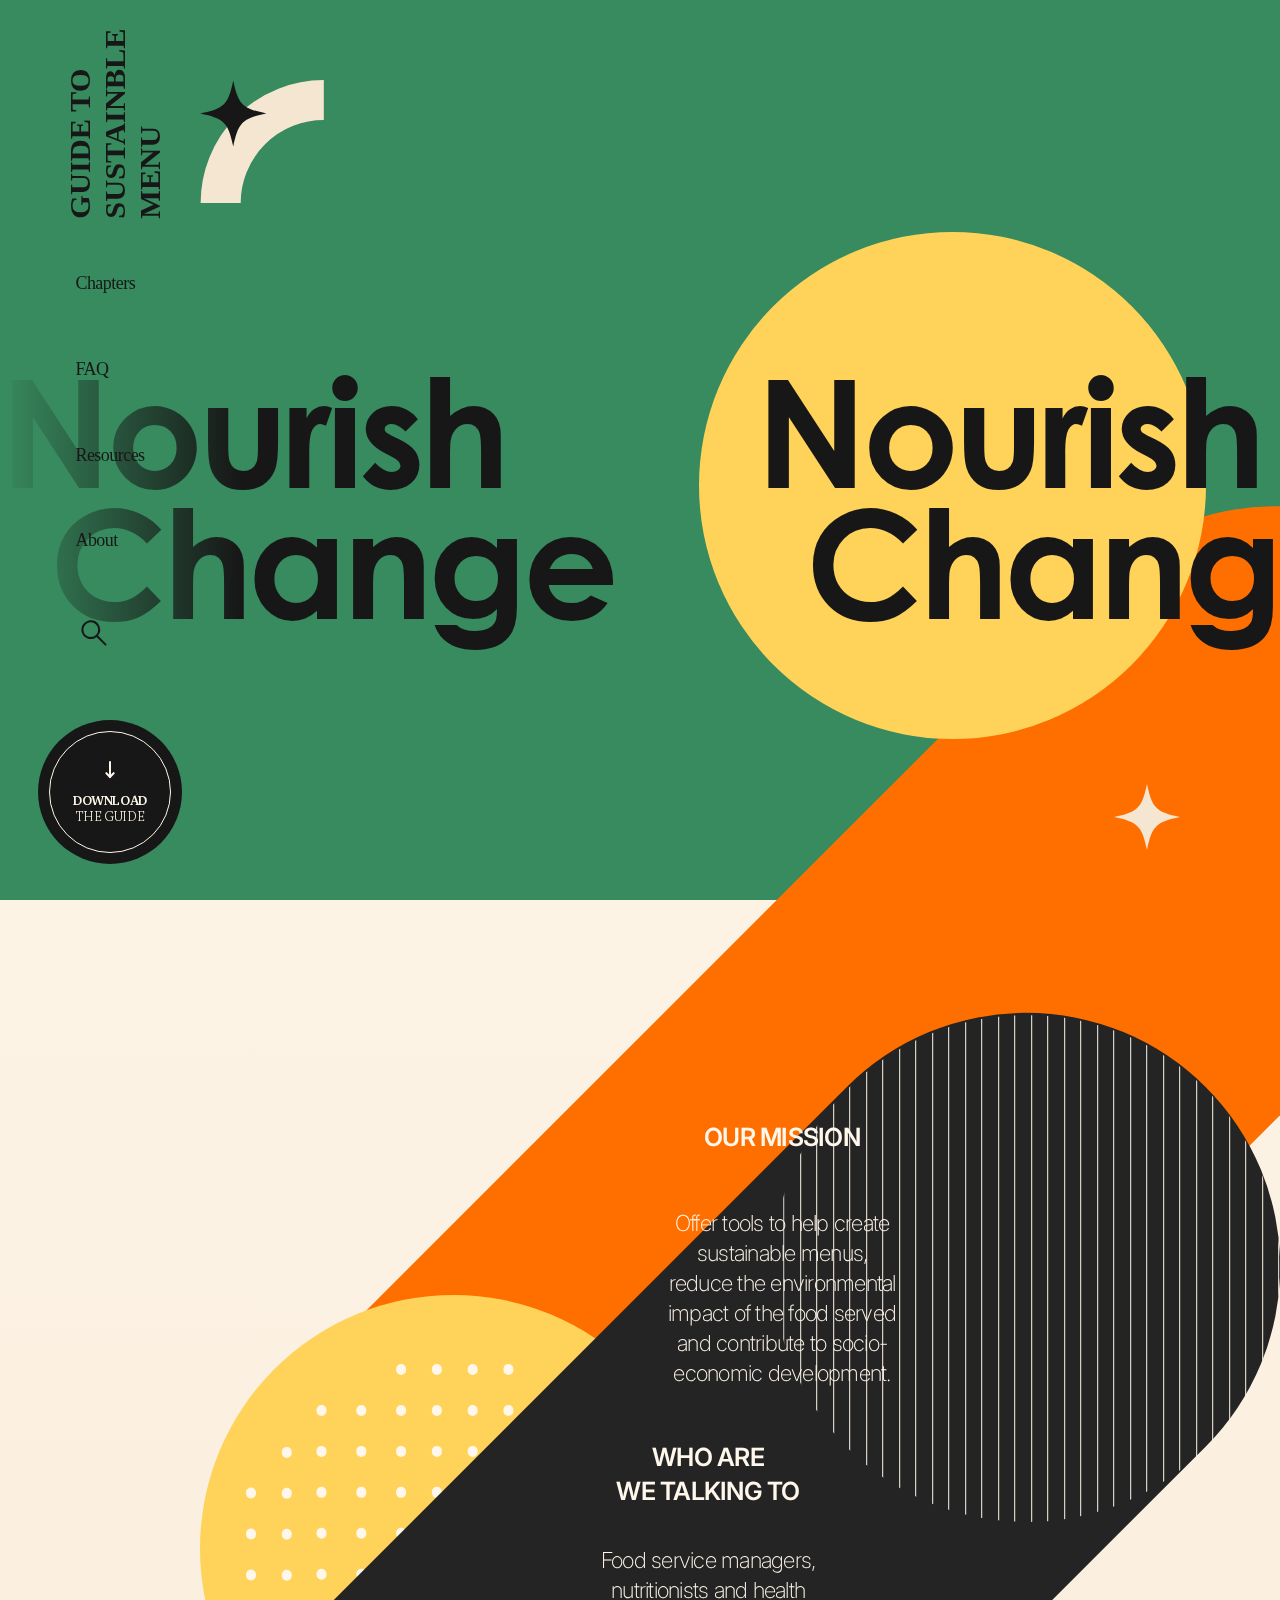
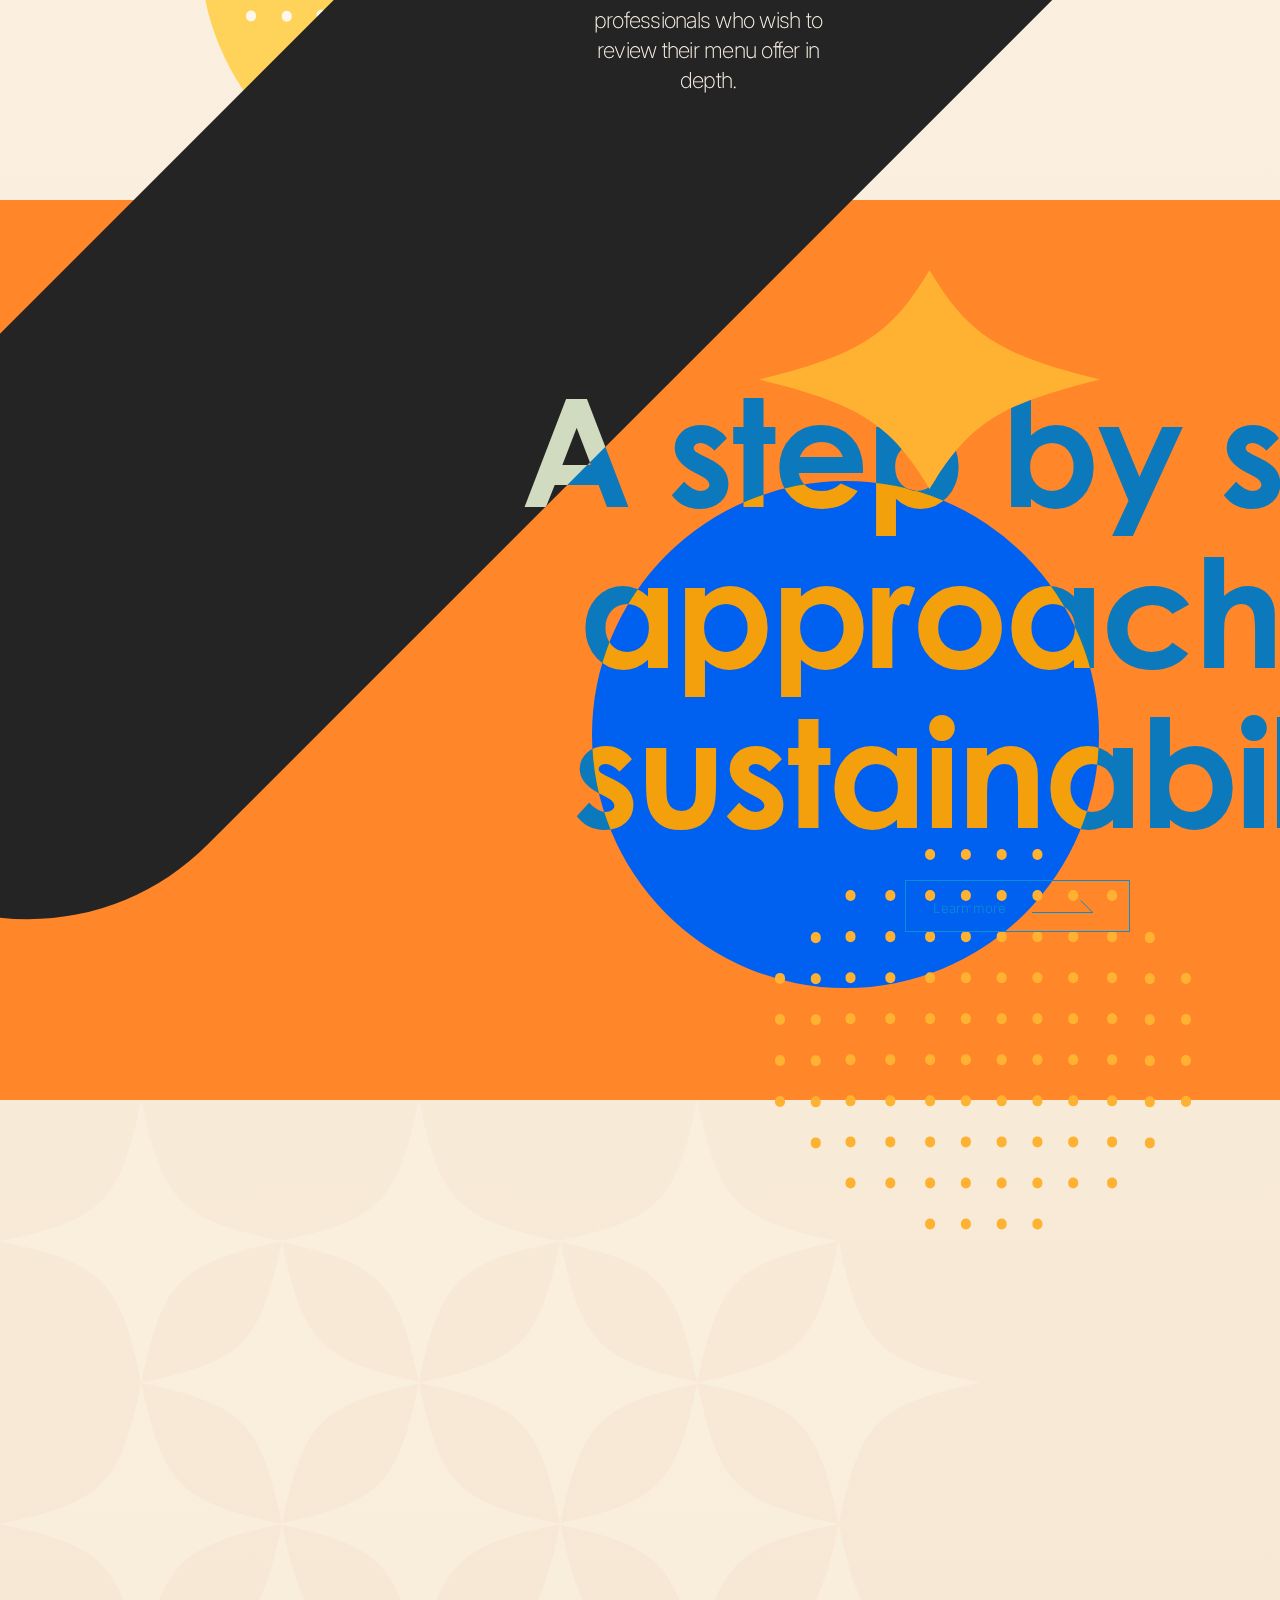
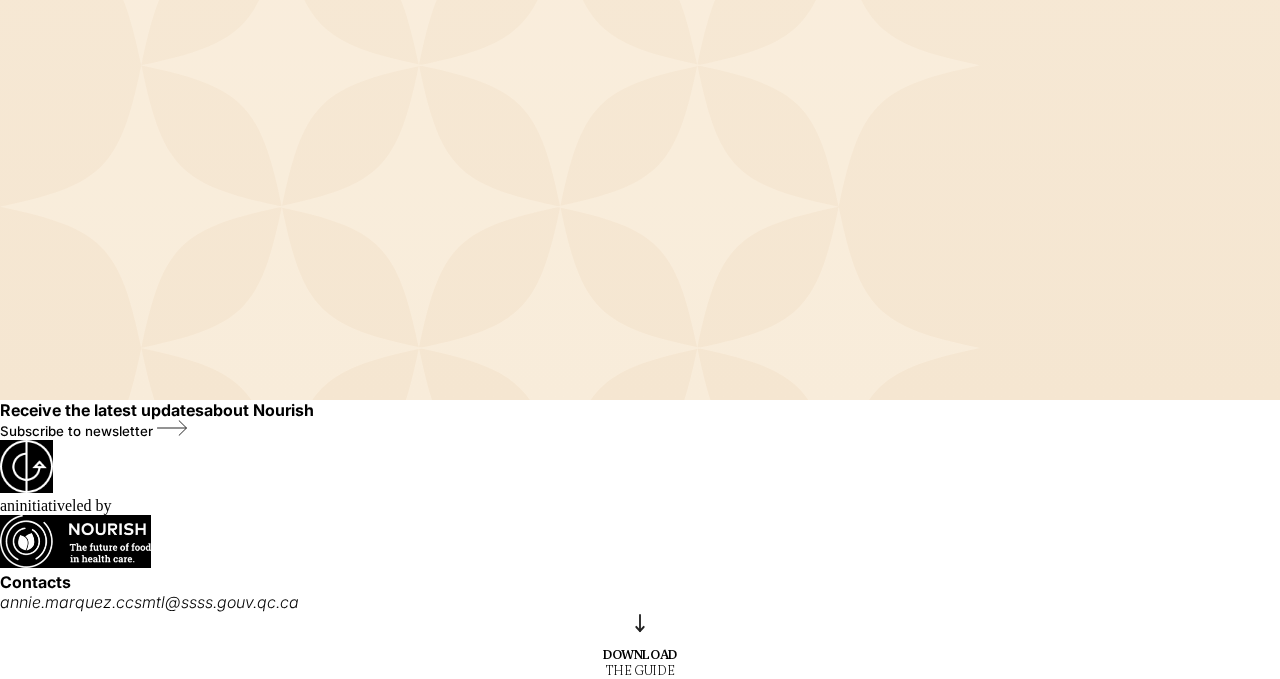
==== commit c4848bfc: "230303.PM01:59" ====
--- a/index.html
+++ b/index.html
@@ -74,7 +74,7 @@
            </div>
            <div class="lrnBtn btn">
                <p><span>A step by step</span><span>approach to</span><span>sustainability</span></p>
-               <button>Learn more <img src="./img/learnarrow.svg" alt="arrow"></button>
+               <button>Learn more <img src="./img/learnarrowblue.svg" alt="arrow"></button>
            </div>
         </div>
         <div class="con04">
--- a/css/fonts.css
+++ b/css/fonts.css
@@ -1,3 +1,5 @@
+@import url('https://fonts.googleapis.com/css2?family=Inter:wght@100;200;300;400;500;600;700;800;900&display=swap');
+@import url('https://fonts.googleapis.com/css2?family=Noto+Sans:wght@100;200;300;400;500;600;700;800;900&display=swap');
 
 /* font */
 html {
@@ -17,31 +19,49 @@
 .textmove p {
     font-family: 'century_gothicbold', sans-serif;
 }
-.con3 .lrnBtn {
-    font-family: 'century_gothic', sans-serif;
+.con03 .lrnBtn {
+    font-family: 'century_gothicbold', sans-serif;
 }
 
 .con02 .pr>h3 {
-    font-family: 'OTOmniGothicH';
+    font-family: 'OTOmniGothicH','Inter', 'Noto Sans', sans-serif;
+    font-size: 25px;
+    line-height: 1.36;
+    letter-spacing: -0.75px;
+    text-align: center;
+    color: #fff7eb;
+    font-weight: 600;
 }
 
 .con02 .pr>p {
-    font-family: 'OTOmniGothicL';
+    font-family: 'OTOmniGothicL','Inter', 'Noto Sans', sans-serif;  
+    font-size: 22px;
+    line-height: 1.36;
+    letter-spacing: -0.75px;
+    color: #fff7eb;
+    display: flex;
+    flex-direction: column;
+    font-weight: 200;
 }
 .btn button{
-    font-family: 'OTOmniGothicL';
+    font-family: 'OTOmniGothicL','Inter', 'Noto Sans', sans-serif;
+    font-weight: 300;
 }
 address a {
-    font-family: 'OTOmniGothicL';
+    font-family: 'OTOmniGothicL','Inter', 'Noto Sans', sans-serif;
+    font-weight: 300;
 }
 
 .udt p {
-    font-family: 'OTOmniGothicB';
+    font-family: 'OTOmniGothicB','Inter', 'Noto Sans', sans-serif;
+    font-weight: 700;
 }
 .contact h4 {
-    font-family: 'OTOmniGothicB';
+    font-family: 'OTOmniGothicB','Inter', 'Noto Sans', sans-serif;
+    font-weight: 700;
 }
 
 .udt>button>span {
-    font-family: 'OTOmniGothicM';
+    font-family: 'OTOmniGothicM','Inter', 'Noto Sans', sans-serif;
+    font-weight: 500;
 }--- a/css/index.css
+++ b/css/index.css
@@ -21,6 +21,7 @@
     flex-direction: column;
     justify-content: center;
     align-items: center;
+    pointer-events: none;
 }
 nav h1 {
     display: flex;
@@ -32,6 +33,7 @@
     font-weight: 600;
     color: #171717;
     width: fit-content;
+    pointer-events:all;
 }
 nav ul>li {
     margin:60px auto;
@@ -39,17 +41,39 @@
     line-height: 1.44;
     letter-spacing: -0.54px;
     color: #171717;
+    pointer-events:all;
+}
+.dldBtn {
+    display: flex;
+    flex-direction: column;
+    justify-content: center;
+    pointer-events:all;
 }
 .dldBtn button {
     display: flex;
     flex-direction: column;
     justify-content: center;
     align-items: center;
-    margin: 50px auto;
 }
 .dldBtn img {
     width: 10.9px;
     height: 21.4px;
+    margin-bottom:13px;
+    transition: all 1s ease-in-out;
+}
+.dldBtn:hover img {
+    animation: verticalSwing 2s ease-in-out infinite alternate;
+}
+@keyframes verticalSwing {
+    0% {
+        transform: translateY(-0px);
+    }
+    50% {
+        transform: translateY(5px);
+    }
+    100% {
+        transform: translateY(-2px);
+    }
 }
 .dldBtn button>span {
     display: flex;
@@ -105,13 +129,13 @@
     z-index: 2;
 }
 .con01 .orangeLine {
-    width: 1449px;
+    width: 1650px;
     height: 508px;
     border-radius: 254px;
     background-color: #ff6f00;
     position: absolute;
-    top: 889px;
-    left: 200px;
+    top: 910px;
+    left: 47px;
     transform: rotate(-45deg);
 }
 .textWrap {
@@ -159,6 +183,7 @@
     height:295px;
     background:linear-gradient(to right, #378b5e, #378b5e00);
 }
+/* 2번째 단락 */
 .con02>.bgGrph {
     position: relative;
     width: 100%;
@@ -168,8 +193,8 @@
     width: 507px;
     height: 507px;
     position: absolute;
-    top: 318px;
-    left: 329px;
+    top: 395px;
+    left: 200px;
     border-radius: 50%;
     background: url('../img/dotcircle.svg') no-repeat 50% 60% , #ffd359;
 }
@@ -182,4 +207,103 @@
     position: absolute;
     top: 612px;
     right: -207px;
-}+    pointer-events: none;
+}
+.con02 .bgGrph>img:nth-of-type(1) {
+    position: absolute;
+    top:115px;
+    right:0;
+    z-index: 2;
+}
+.con02 {
+    position: relative;
+}
+.con02 .pr {
+    position: absolute;
+    width:284px;
+    text-align: center;
+}
+.pr01 {
+    top: 220px;
+    left: 640px;
+}
+.pr01 p {
+    padding-top: 55px;
+}
+.pr02 {
+    top: 540px;
+    right:430px;
+}
+.pr02 p {
+    padding-top: 38px;
+}
+/* 3번째 단락 */
+.con03 .bgGrph {
+    width: 100%;
+    height: 100%;
+    position: relative;
+}
+.con03 .bgGrph>* {
+    position: absolute;
+}
+.con03 .bgGrph img:nth-of-type(1){
+    width: 341.4px;
+    height: 219.4px;
+    right:180.09px;
+    top: 70px;
+    z-index: 2;
+}
+.con03 .bgGrph .blueCircle {
+    width: 507px;
+    height: 507px;
+    border-radius: 50%;
+    background-color: #0060f0;  
+    right:181px;
+    bottom:112px; 
+    animation: circleSwing 7s linear infinite;
+    transform-origin: 60% 55%;
+/*   filter: blur(100px);*/
+}
+.con03 .bgGrph img:nth-of-type(2){
+    right:89.4px;
+    bottom:-140.7px;
+    pointer-events: none;
+}
+@keyframes circleSwing {
+    0% {
+        transform: rotate(0deg);
+    }
+    100%{
+        transform: rotate(360deg);
+    }
+}
+.con03 .lrnBtn {
+    position: relative;
+    width: 1014px;
+    height: 568px;
+    top: -732px;
+    left: 510px;
+    color: #f4ffe4;
+    text-align: center;
+}
+.con03 .lrnBtn>p {
+    font-size: 150px;
+    font-weight: bold;
+    line-height: 1.07;
+    letter-spacing: -3px;
+    pointer-events: none;
+    display: flex;
+    flex-direction: column;
+    mix-blend-mode: difference;
+}
+.con03 .lrnBtn>button {
+    width: 225px;
+    height: 52px;
+    padding: 19.5px 32.7px 15.5px 25.7px;
+    margin-top: 30px;
+    color: #0a8dd1;
+    border: solid 1px #0a8dd1;
+}
+.con03 .lrnBtn>button>img {
+    padding-left:22.8px;
+}
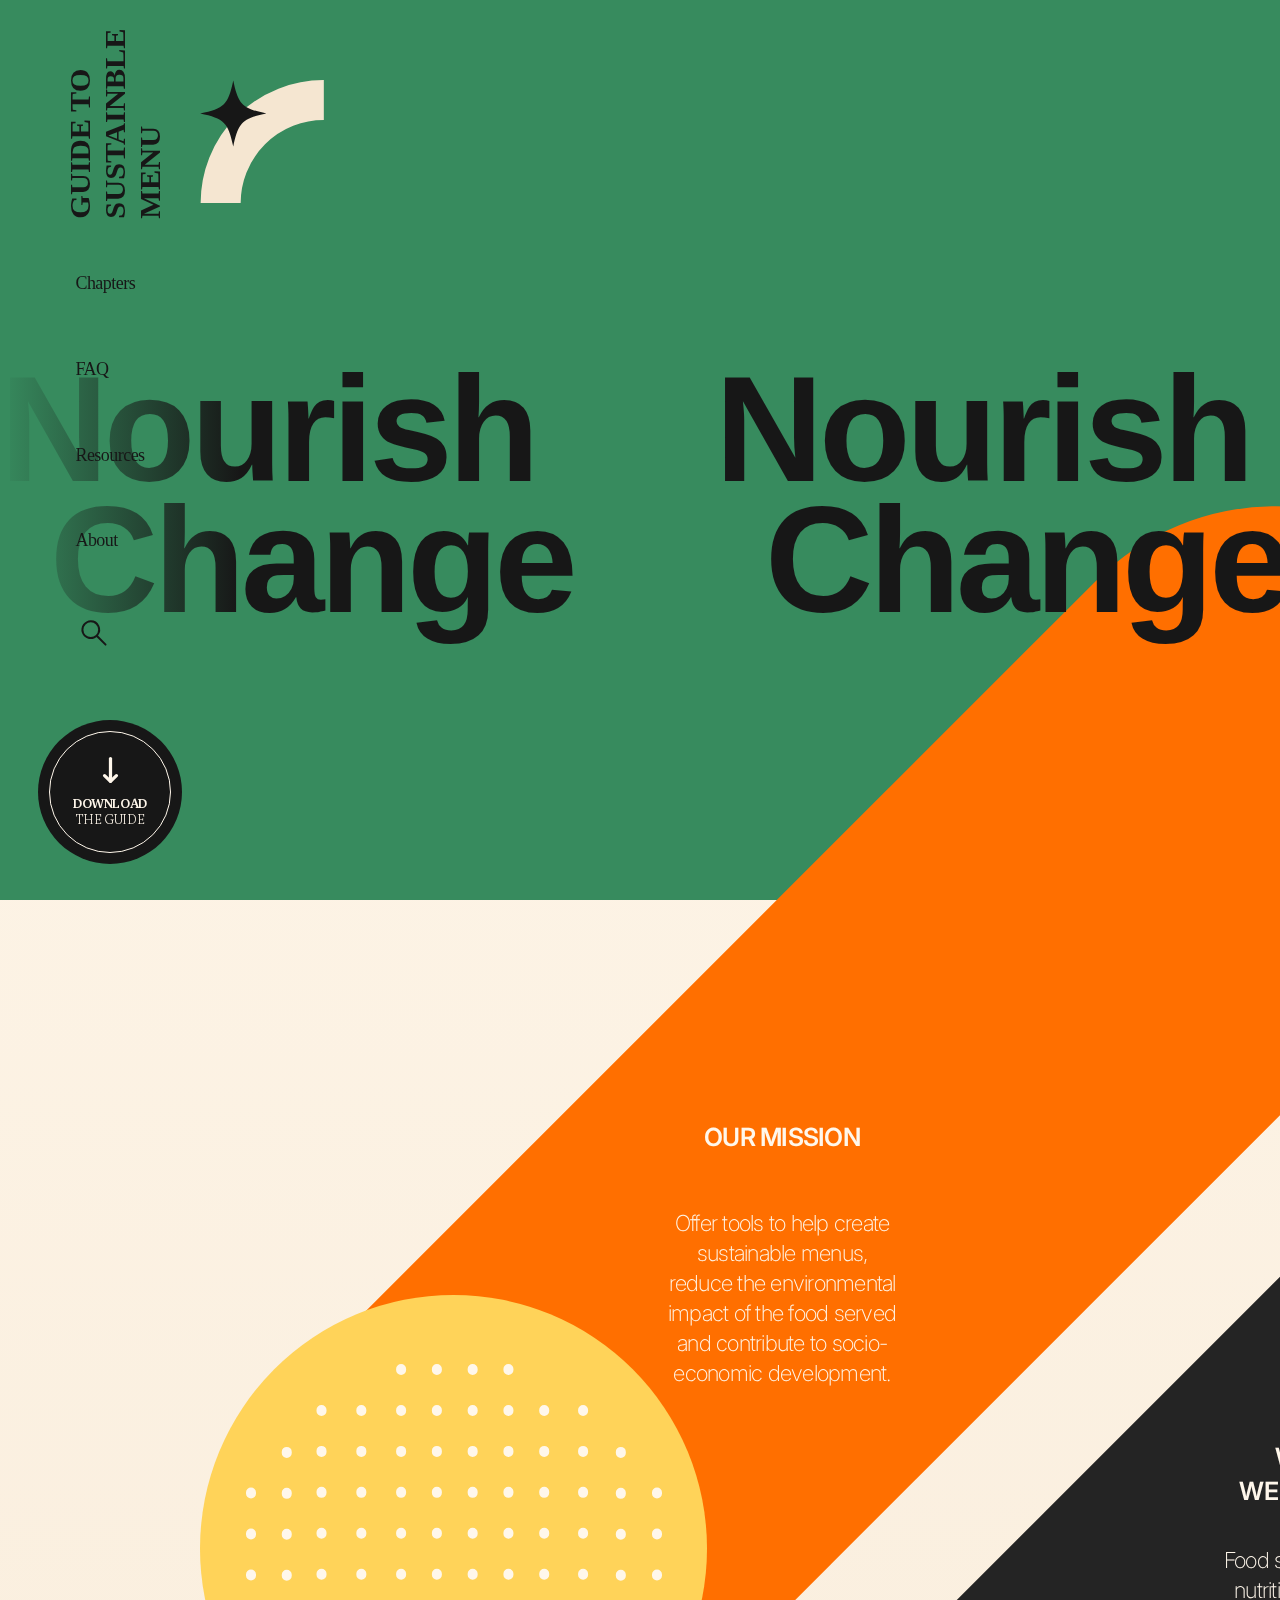
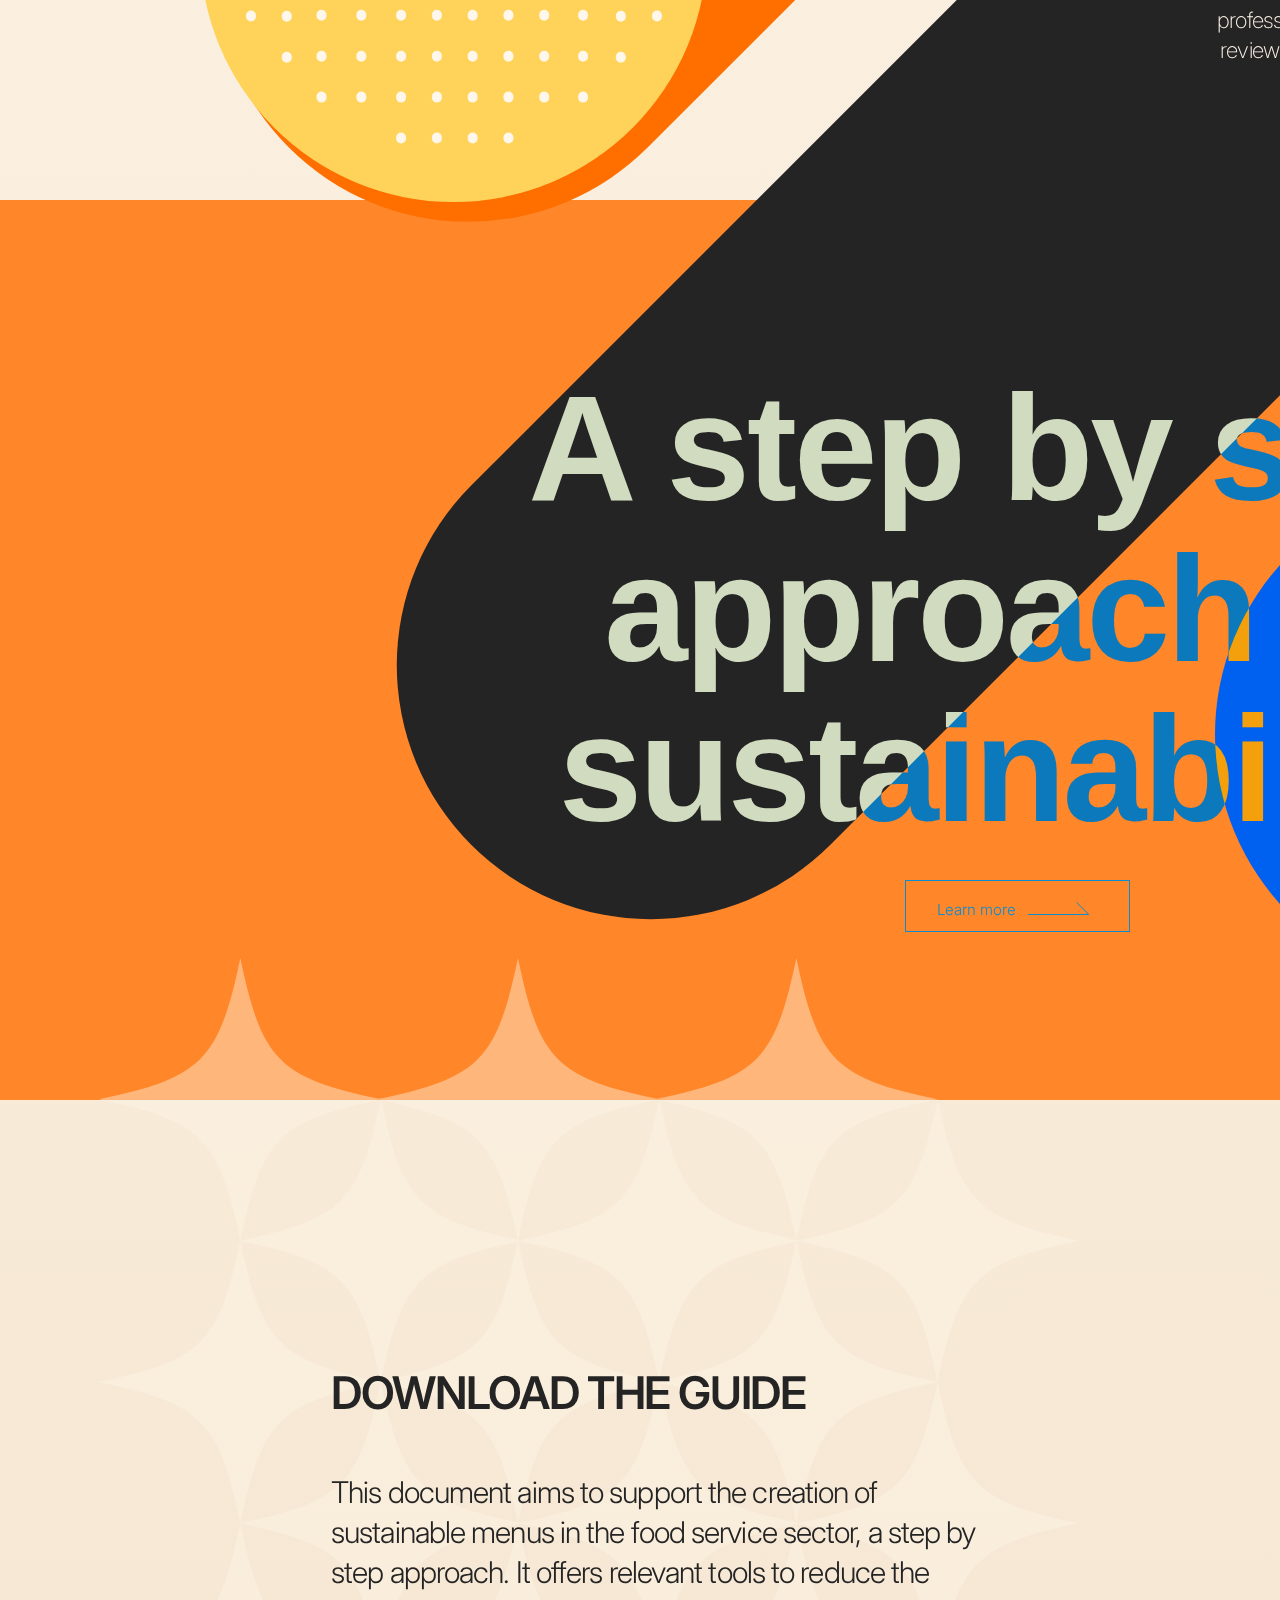
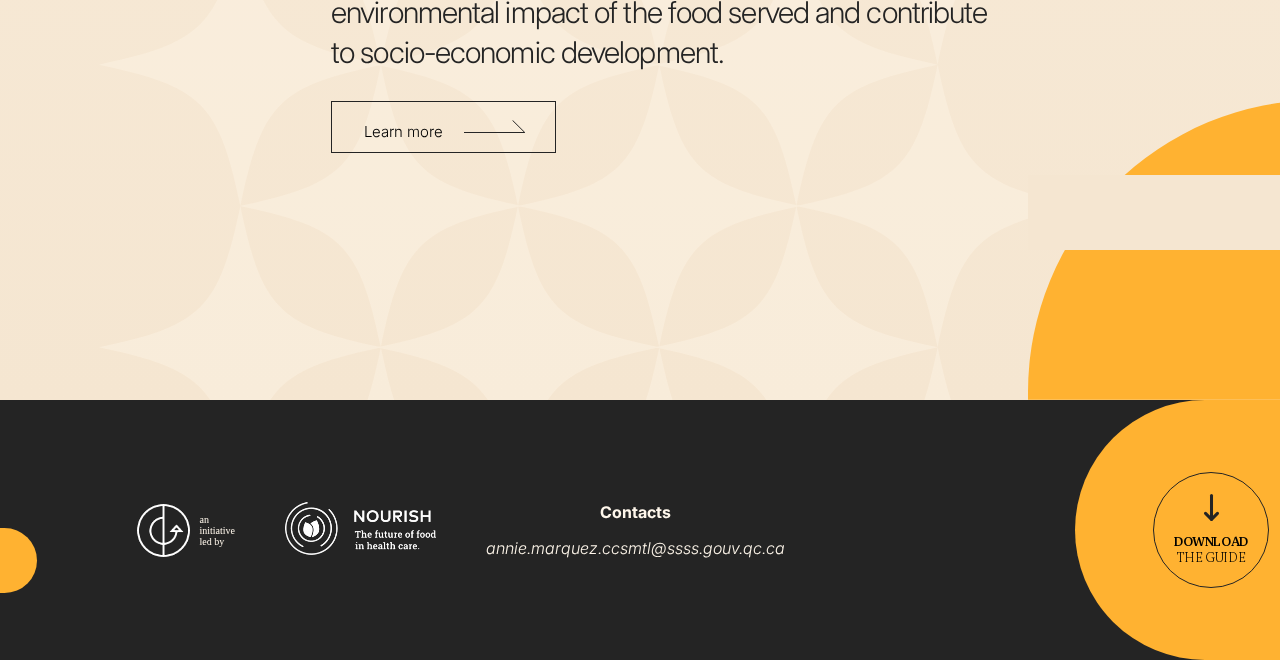
==== commit d7e24b97: "230303PM0355" ====
--- a/index.html
+++ b/index.html
@@ -82,9 +82,10 @@
                <img src="./img/diamondgrup.svg" alt="diamond grup">
                <img src="./img/lastvector.svg" alt="graphic element">
            </div>
-           <div class="dldBtn btn">
+           <div class="cDldBtn btn">
                <h2>Download the guide</h2>
-               <p>This document aims to support the creation of sustainable menus in the food service sector, a step by step approach. It offers relevant tools to reduce the environmental impact of the food served and contribute to socio-economic development.</p>
+               <p><span>This document aims to support the creation of </span><span>sustainable menus in the food service sector, a step by </span><span>step approach. It offers relevant tools to reduce the </span><span>environmental impact of the food served and contribute </span><span>to socio-economic development.</span>
+                </p>
                <button>Learn more <img src="./img/learnarrow.svg" alt="arrow"></button>
            </div>
         </div>   
--- a/css/centuty-gothic.css
+++ b/css/centuty-gothic.css
@@ -6,4 +6,6 @@
     font-weight: normal;
     font-style: normal;
 
-}+}
+
+@import url('https://fonts.cdnfonts.com/css/century-gothic');--- a/css/fonts.css
+++ b/css/fonts.css
@@ -17,10 +17,12 @@
 }
 
 .textmove p {
-    font-family: 'century_gothicbold', sans-serif;
+    font-family: 'Century Gothic', sans-serif;
+    font-weight: 700;
 }
 .con03 .lrnBtn {
-    font-family: 'century_gothicbold', sans-serif;
+    font-family: 'Century Gothic', sans-serif;
+    font-weight: 700;
 }
 
 .con02 .pr>h3 {
@@ -31,6 +33,11 @@
     text-align: center;
     color: #fff7eb;
     font-weight: 600;
+}
+.con04 .btn h2 {
+    font-family: 'OTOmniGothicH','Inter', 'Noto Sans', sans-serif;
+    font-weight: 600;
+    text-transform: uppercase;
 }
 
 .con02 .pr>p {
@@ -43,6 +50,10 @@
     flex-direction: column;
     font-weight: 200;
 }
+.con04 .btn p {
+    font-family: 'OTOmniGothicL','Inter', 'Noto Sans', sans-serif;
+    font-weight: 300;
+}
 .btn button{
     font-family: 'OTOmniGothicL','Inter', 'Noto Sans', sans-serif;
     font-weight: 300;
@@ -50,18 +61,30 @@
 address a {
     font-family: 'OTOmniGothicL','Inter', 'Noto Sans', sans-serif;
     font-weight: 300;
+    color: #fff7eb;
 }
-
 .udt p {
     font-family: 'OTOmniGothicB','Inter', 'Noto Sans', sans-serif;
-    font-weight: 700;
+    font-weight: 600;
+    color: #fff7eb;
+    display: flex;
+    flex-direction: column;
+    align-items: center;
 }
 .contact h4 {
     font-family: 'OTOmniGothicB','Inter', 'Noto Sans', sans-serif;
     font-weight: 700;
+    color: #fff7eb;
+    margin-bottom: 16px;
 }
 
 .udt>button>span {
     font-family: 'OTOmniGothicM','Inter', 'Noto Sans', sans-serif;
     font-weight: 500;
+    font-size: 13px;
+}
+.fIcons a:nth-of-type(1) p {
+    font-family:' OTOmniGothicM''Inter', 'Noto Sans', sans-serif;
+    font-weight: 500;
+    font-size: 10px;
 }--- a/css/index.css
+++ b/css/index.css
@@ -1,4 +1,6 @@
+/* 레이아웃 및 기본설정 */
 .wrap {
+    min-width: 1903px;
     background-image: linear-gradient(to bottom, #fff7eb, #f5e6d1);
     overflow: hidden;
 }
@@ -12,6 +14,21 @@
 .con03 {
     background-color: #ff8629;
 }
+.brGrph {
+    pointer-events: none;
+}
+.ndldBtn {
+    background: #171717;
+    width: 144px;
+    height: 144px;
+    border-radius: 50%;
+    outline:#fff7eb solid 1px;
+    outline-offset: -12px;
+}
+.ndldBtn span {
+    color: #fff7eb;
+}
+/* 사이드바 */
 nav {
     position: fixed;
     z-index: 5;
@@ -56,8 +73,8 @@
     align-items: center;
 }
 .dldBtn img {
-    width: 10.9px;
-    height: 21.4px;
+    width: 19px;
+    height: 26.4px;
     margin-bottom:13px;
     transition: all 1s ease-in-out;
 }
@@ -84,20 +101,6 @@
     font-weight: 500;
     line-height: 1.23;
     letter-spacing: -0.39px;
-}
-.brGrph {
-    pointer-events: none;
-}
-.ndldBtn {
-    background: #171717;
-    width: 144px;
-    height: 144px;
-    border-radius: 50%;
-    outline:#fff7eb solid 1px;
-    outline-offset: -12px;
-}
-.ndldBtn span {
-    color: #fff7eb;
 }
 .con01>.bgGrph {
     position: relative;
@@ -161,14 +164,14 @@
     text-align: left;
     color: #171717;
     margin-right:142px;
-    animation: textmove 7s linear infinite;
+    animation: textmove 8s linear infinite;
 }
 @keyframes textmove {
     0% {
         transform: translateX(-411px);
     }
     100% {
-        transform: translateX(-1168px);
+        transform: translateX(-1118px);
     }
 }
 .textmove>p>span:nth-of-type(2) {
@@ -301,9 +304,130 @@
     height: 52px;
     padding: 19.5px 32.7px 15.5px 25.7px;
     margin-top: 30px;
+    font-size: 15px;
     color: #0a8dd1;
     border: solid 1px #0a8dd1;
 }
 .con03 .lrnBtn>button>img {
-    padding-left:22.8px;
-}
+    padding-left:7.5px;
+}
+/* 4번째 단락 */
+
+.con04 .bgGrph {
+    position: relative;
+    width: 100%;
+    height: 100%;
+}
+.con04 .bgGrph>* {
+    position: absolute;
+}
+.con04 .bgGrph img:nth-of-type(1){
+    width: 980px;
+    height: 1271.9px;
+    top: -142px;
+    left: 99px;
+    pointer-events: none;
+}
+.con04 .bgGrph img:nth-of-type(2){
+    height: 100%;
+    right: 0;
+    top: 0;
+    bottom: 0;
+} 
+.con04 .cDldBtn {
+    position: relative;
+    top: -632px;
+    left: 331px;
+    width: 748px;
+}
+.con04 .cDldBtn button {
+    width: 225px;
+    height: 52px;
+    margin-top: 29px;
+    padding: 19.5px 32.7px 15.5px 25.7px;
+    border: solid 1px #242424;
+}
+.con04 .cDldBtn h2 {
+    font-size: 45px;
+    line-height: 1.11;
+    letter-spacing: -1.35px;
+    color: #242424;
+}
+.con04 .cDldBtn p {
+    display: flex;
+    flex-direction: column;
+    font-size: 30px;
+    line-height: 1.33;
+    letter-spacing: -0.9px;
+    color: #242424;
+    margin-top:55px;
+}
+.con04 .cDldBtn button {
+    font-size: 15px;
+}
+.con04 .cDldBtn button>img {
+    padding-left:7.5px;
+    transform: translate(10px, -4px);
+}
+/* footer */
+footer {
+    display: flex;
+    height: 260px;
+    background: #242424;
+    justify-content: flex-end;
+    align-items: center;
+}
+.udt button {
+    width: 304px;
+    height: 65px;
+    margin: 20px 0 0;
+    padding: 25px 38.4px 25px 43px;
+    border-radius: 33px;
+    background-color: #ffb231;
+    display: flex;
+    align-items: center;
+    justify-content: space-between;
+    
+}
+.fIcons {
+    display: flex;
+    margin-left: 100px;
+    margin-right: 240px;
+}
+.fIcons>* {
+    margin-right:50px;
+}
+.fIcons img {
+    mix-blend-mode: lighten;
+}
+.fIcons>a:nth-of-type(1) {
+    display: flex;
+    align-items: center;
+}
+.fIcons>a:nth-of-type(1)>img {
+    width: 53px;
+    height: 53px;
+}
+.fIcons>a:nth-of-type(1) p {
+    display: flex;
+    flex-direction: column;
+    color: #fff7eb;
+    margin-left:9px;
+}
+.contact {
+    text-align: center;
+}
+.fdldBtn {
+    width: 334px;
+    height: 260px;
+    border-radius: 254px 0 0 254px;
+    background-color: #ffb231;
+}
+.fdldBtn button {
+    width: 138px;
+    height: 138px;
+    margin-left: 67px;
+    border-radius: 50%;
+    outline:#242424 solid 1px;
+    outline-offset: -12px;
+}
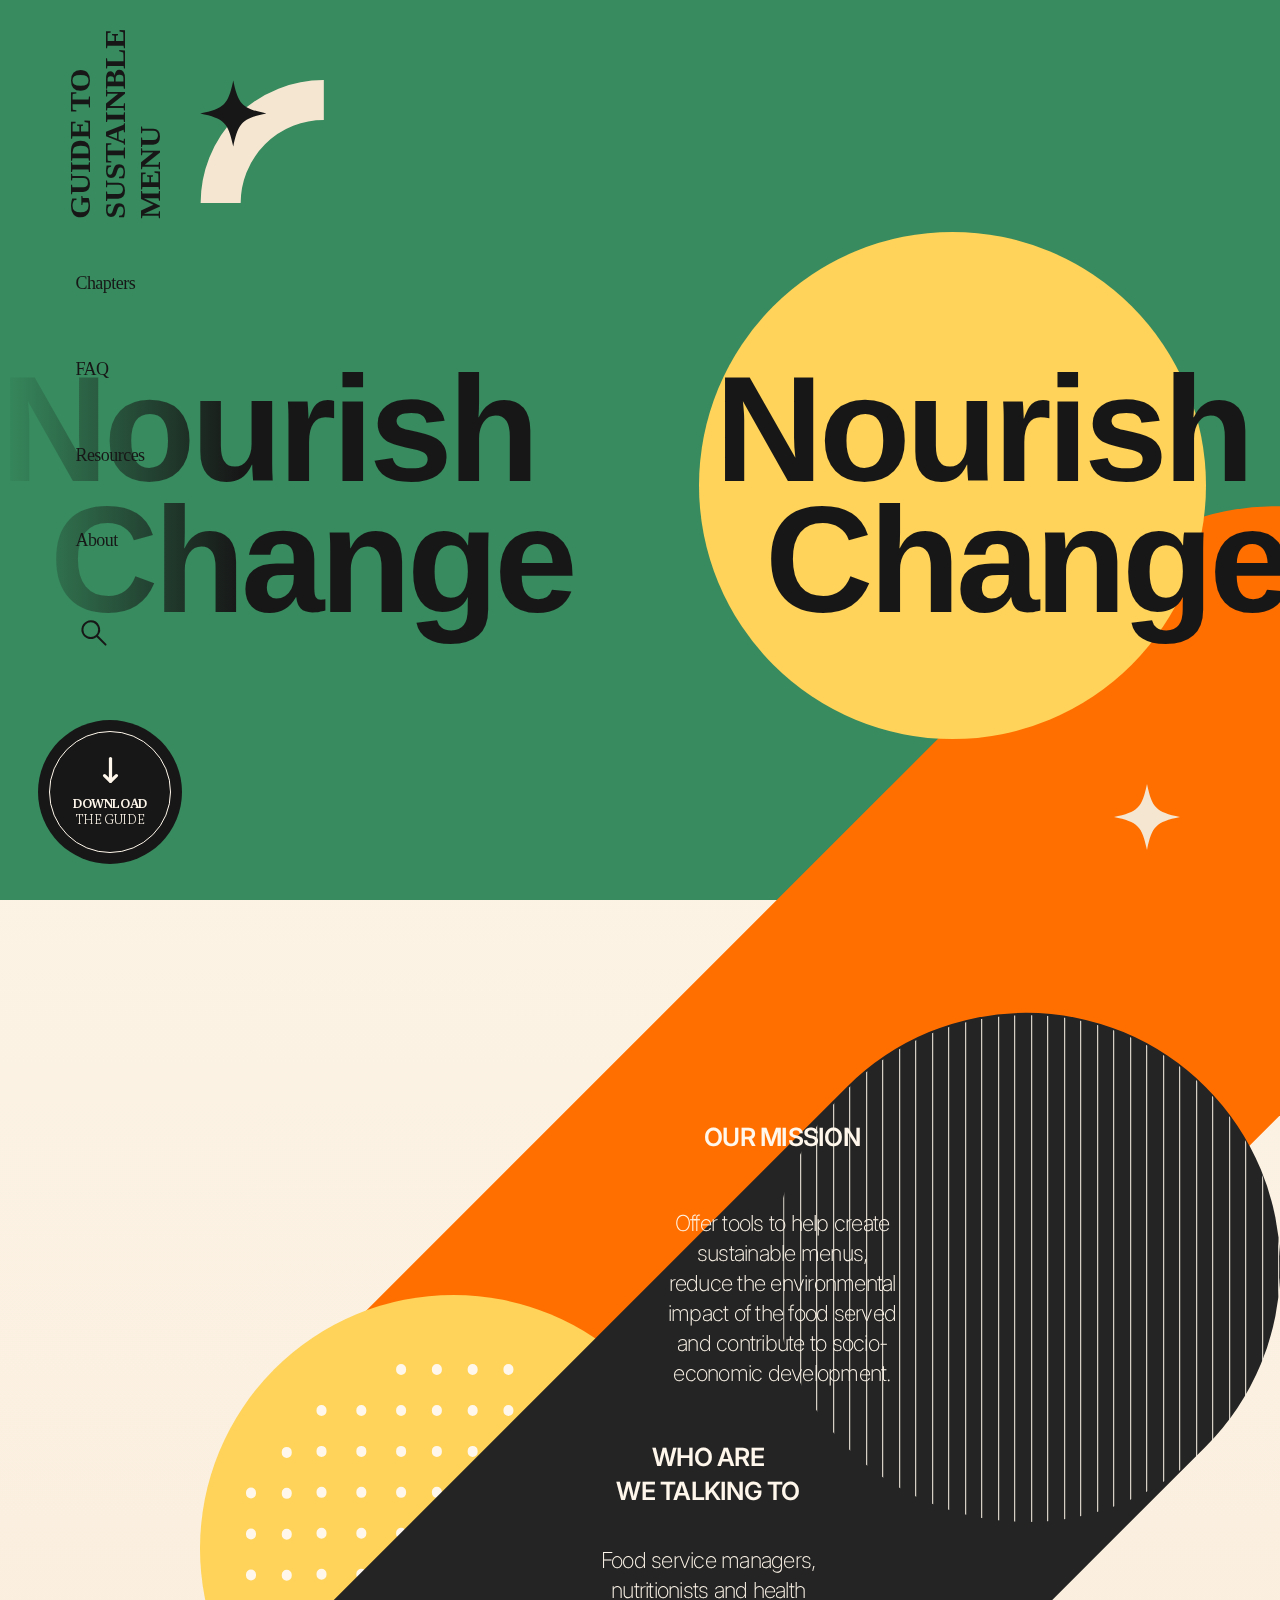
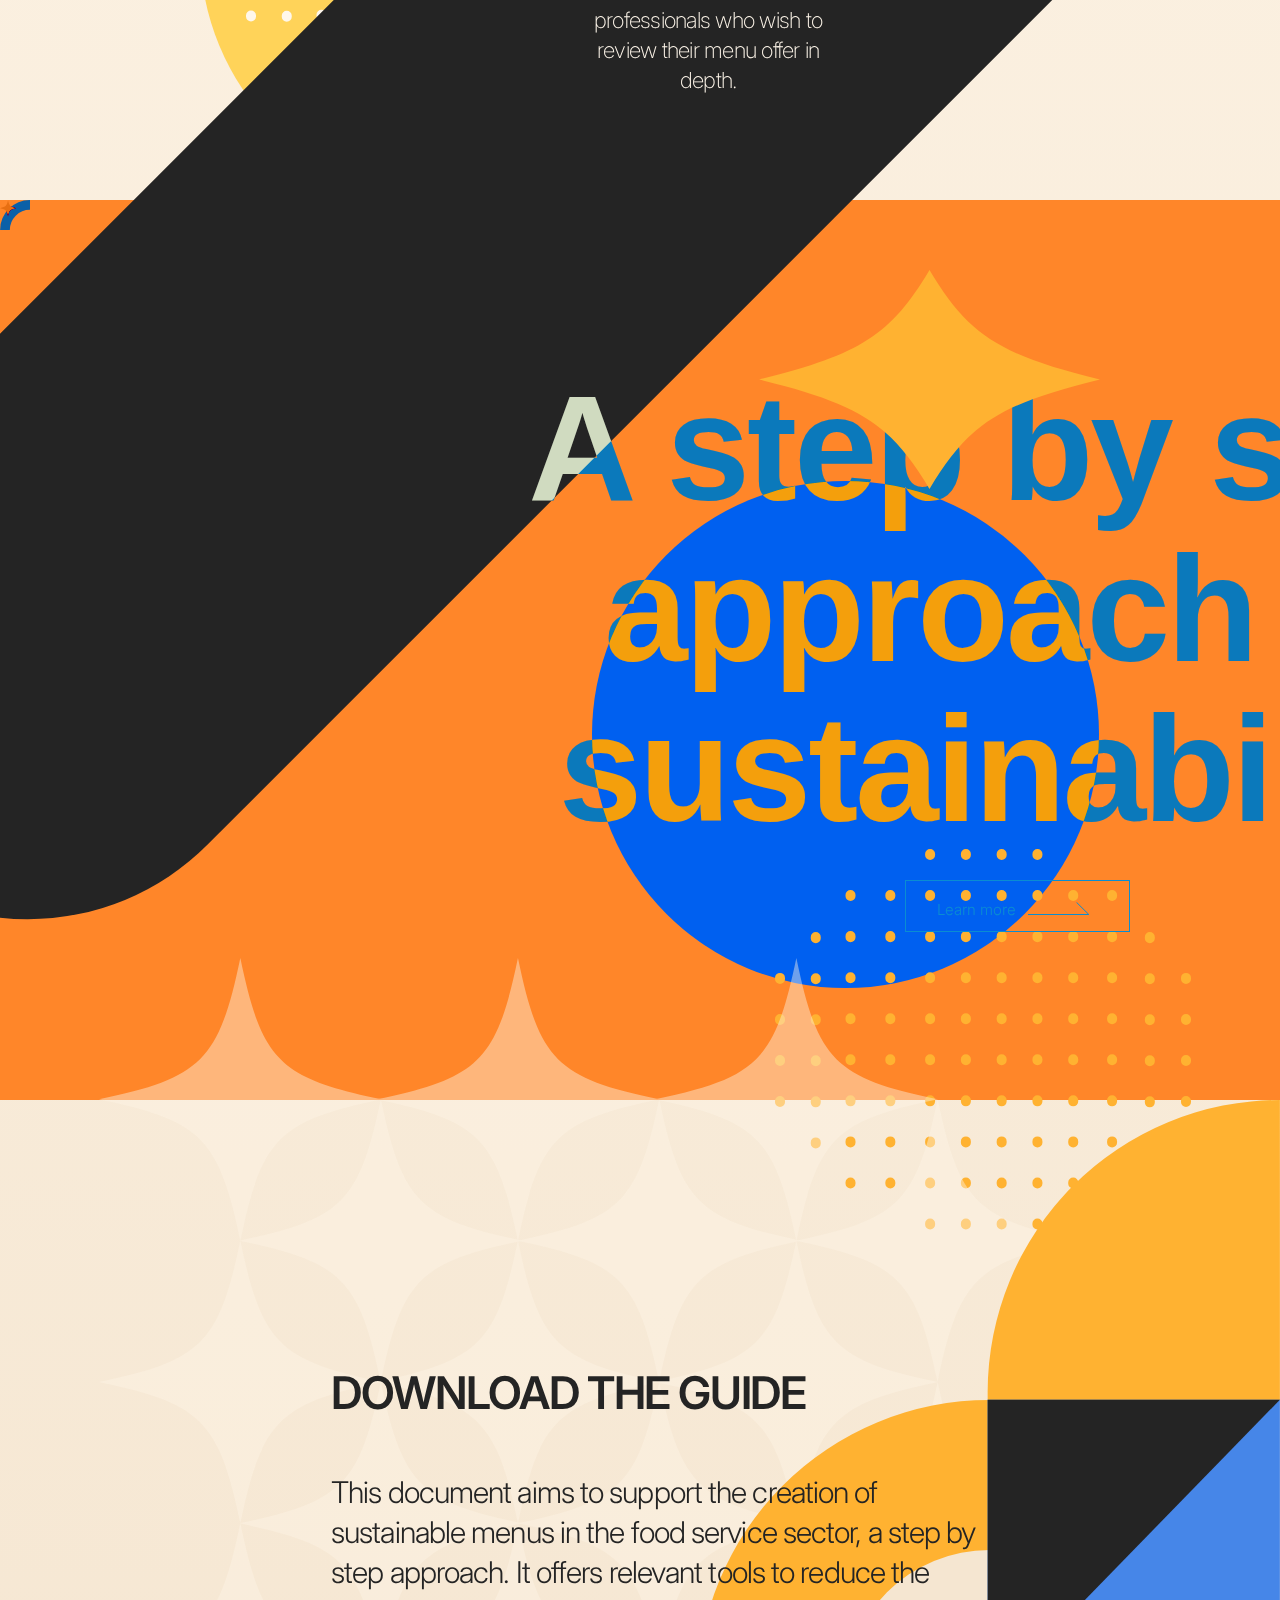
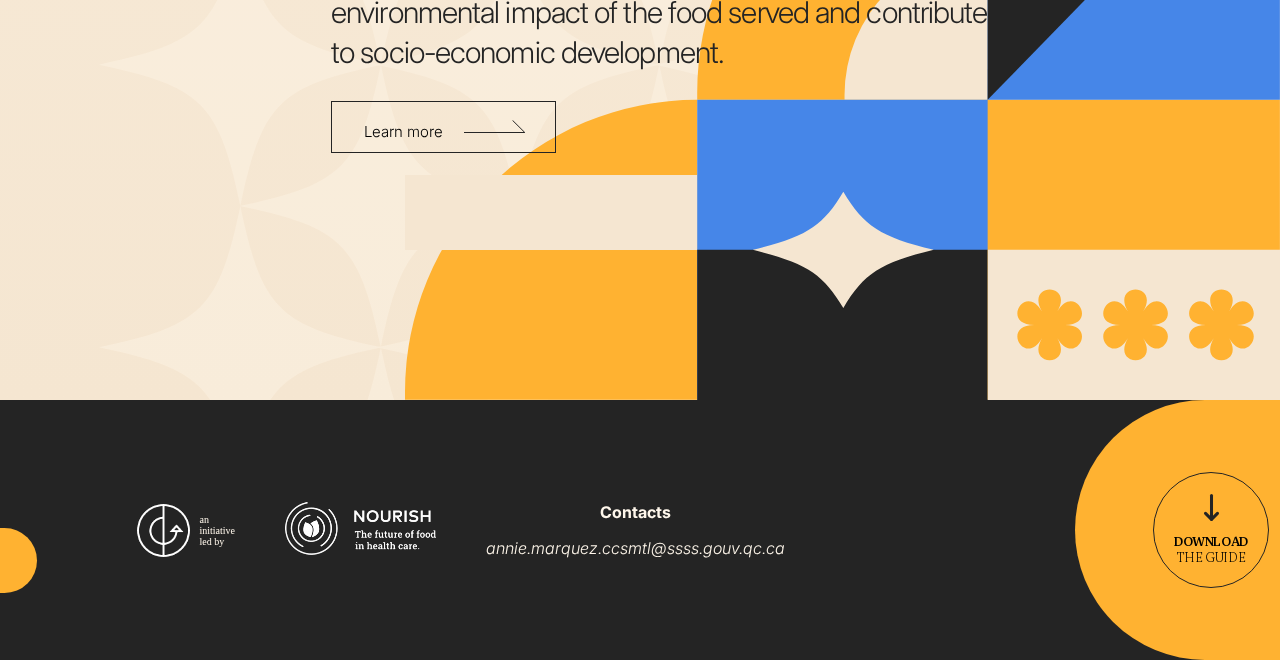
==== commit d434c2bc: "230304PM0806" ====
--- a/index.html
+++ b/index.html
@@ -13,6 +13,8 @@
     <link rel="stylesheet" href="./css/fonts.css">
     <link rel="stylesheet" href="./css/index.css">
     <script src="./js/index.js"></script>
+    <link rel="shortcut icon" href="./img/favicon.ico" type="image/x-icon">
+    <link rel="icon" href="./img/favicon.ico" type="image/x-icon">
 </head>
 <body>
     <nav>
@@ -71,6 +73,7 @@
                <img src="./img/orangediamond.svg" alt="diamond">
                <div class="blueCircle"></div>
                <img src="./img/orangedotcircle.svg" alt="">
+               <img src="./img/graphicelement.svg" alt="graphicelement" class="mouseTracking">
            </div>
            <div class="lrnBtn btn">
                <p><span>A step by step</span><span>approach to</span><span>sustainability</span></p>
--- a/css/index.css
+++ b/css/index.css
@@ -1,6 +1,5 @@
 /* 레이아웃 및 기본설정 */
 .wrap {
-    min-width: 1903px;
     background-image: linear-gradient(to bottom, #fff7eb, #f5e6d1);
     overflow: hidden;
 }
@@ -245,6 +244,7 @@
     width: 100%;
     height: 100%;
     position: relative;
+    cursor: none;
 }
 .con03 .bgGrph>* {
     position: absolute;
@@ -263,7 +263,7 @@
     background-color: #0060f0;  
     right:181px;
     bottom:112px; 
-    animation: circleSwing 7s linear infinite;
+    animation: circleSwing 12s ease-out infinite;
     transform-origin: 60% 55%;
 /*   filter: blur(100px);*/
 }
@@ -274,12 +274,33 @@
 }
 @keyframes circleSwing {
     0% {
-        transform: rotate(0deg);
+        transform: rotate(0deg) translate(0px, 0px);
+    }
+    20% {
+        transform: rotate(10deg) translate(-50px, -270px);
+    }
+    50% {
+        transform: rotate(-4deg) translate(-850px, -270px);
+    }
+    65% {
+        transform: rotate(-12deg) translate(-822px, -190px);
     }
     100%{
-        transform: rotate(360deg);
-    }
-}
+        transform: rotate(0deg) translate(0px, 0px);
+    }
+}
+
+.con03 .bgGrph .mouseTracking {
+    position: absolute;
+    top: 0;
+    left: 0;
+    width: 30px;
+    z-index: 3;
+    pointer-events: none;
+    cursor: none;
+    mix-blend-mode: difference;
+}
+
 .con03 .lrnBtn {
     position: relative;
     width: 1014px;
@@ -288,6 +309,7 @@
     left: 510px;
     color: #f4ffe4;
     text-align: center;
+    cursor: none;
 }
 .con03 .lrnBtn>p {
     font-size: 150px;
@@ -307,6 +329,7 @@
     font-size: 15px;
     color: #0a8dd1;
     border: solid 1px #0a8dd1;
+    cursor: none;
 }
 .con03 .lrnBtn>button>img {
     padding-left:7.5px;
